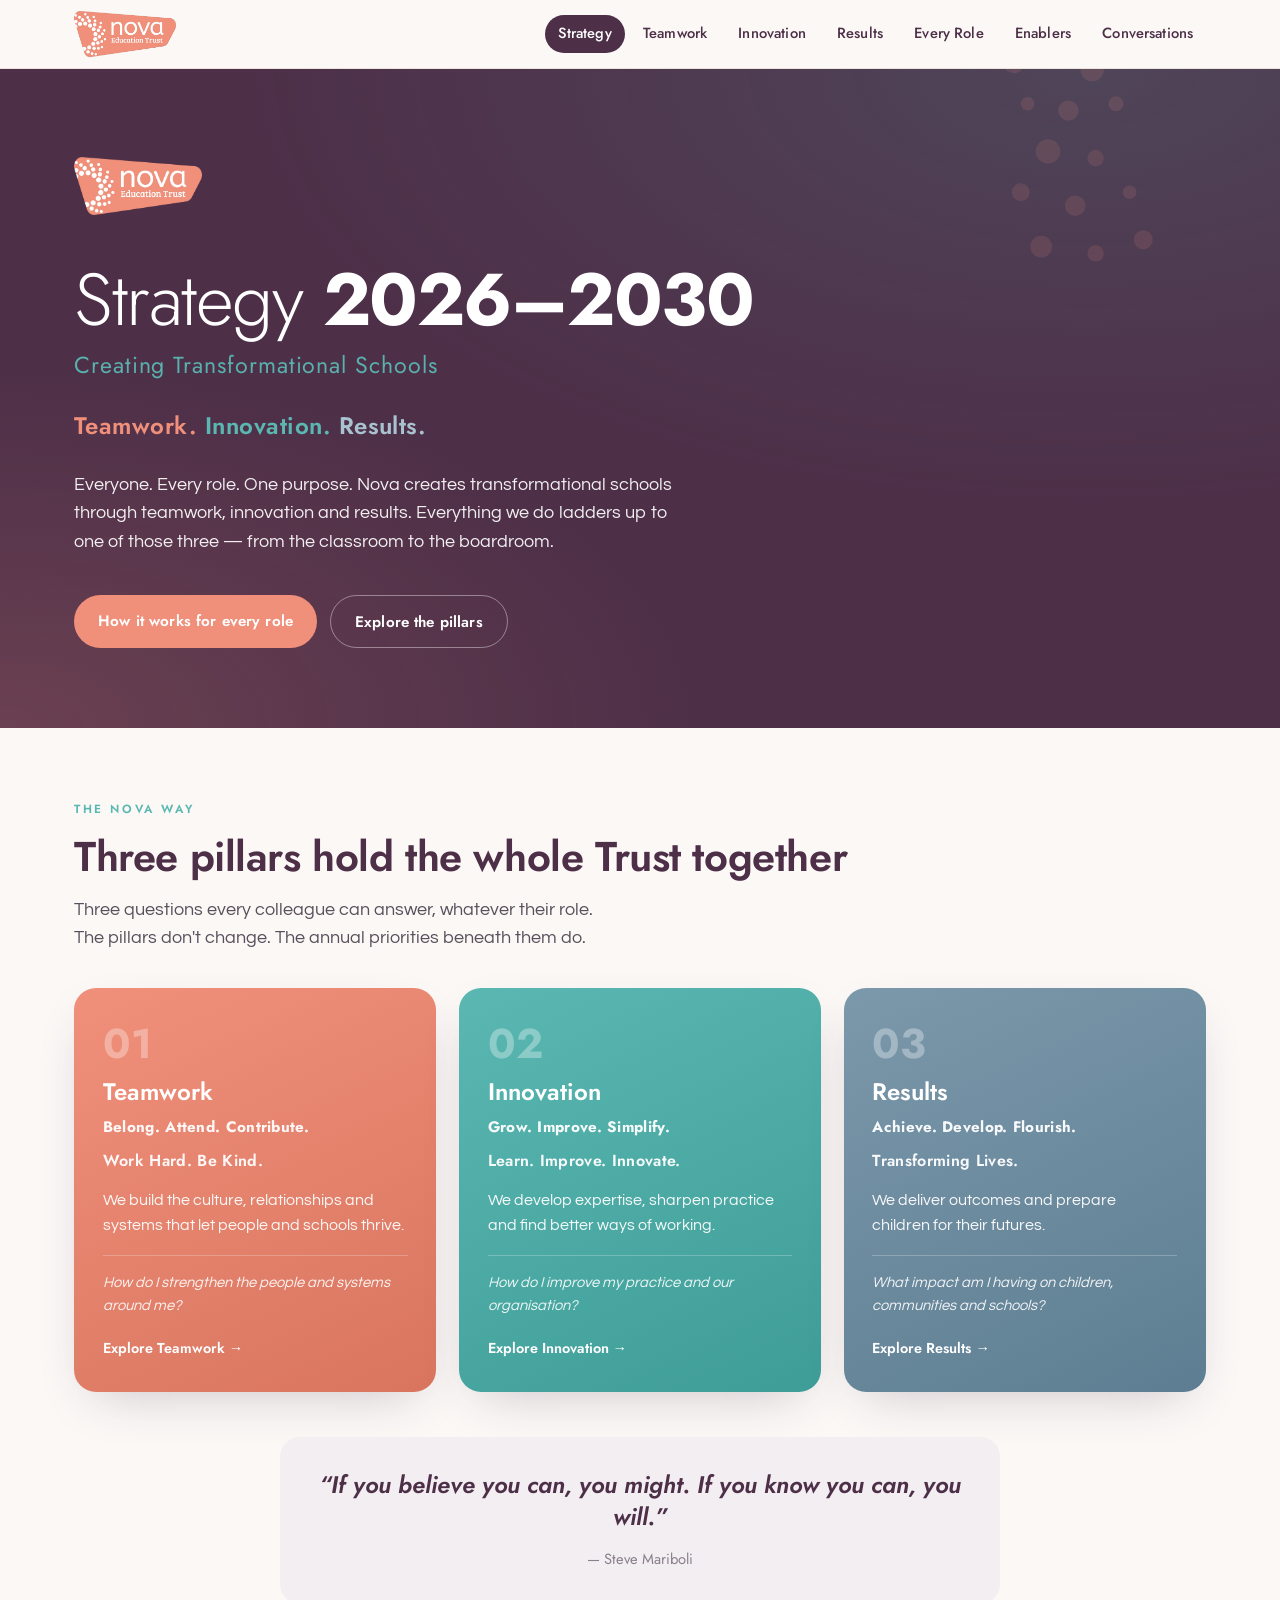
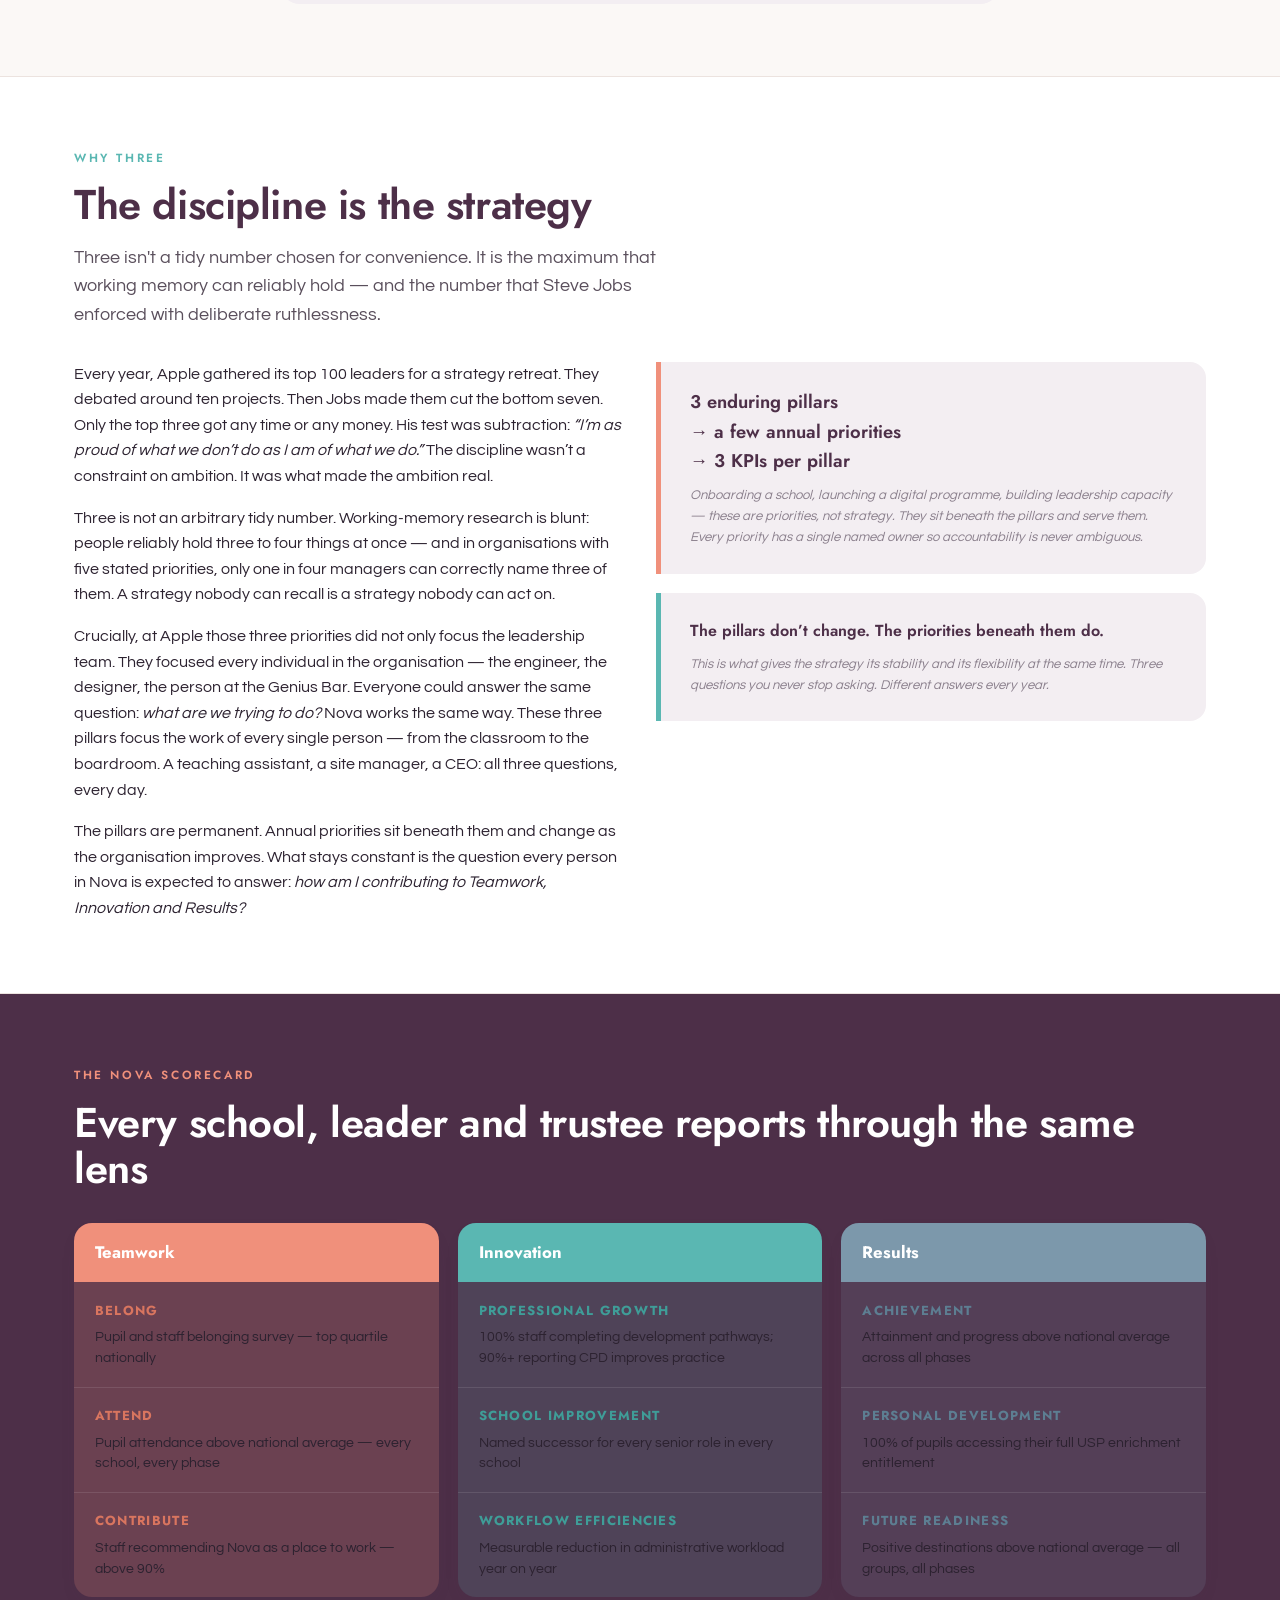
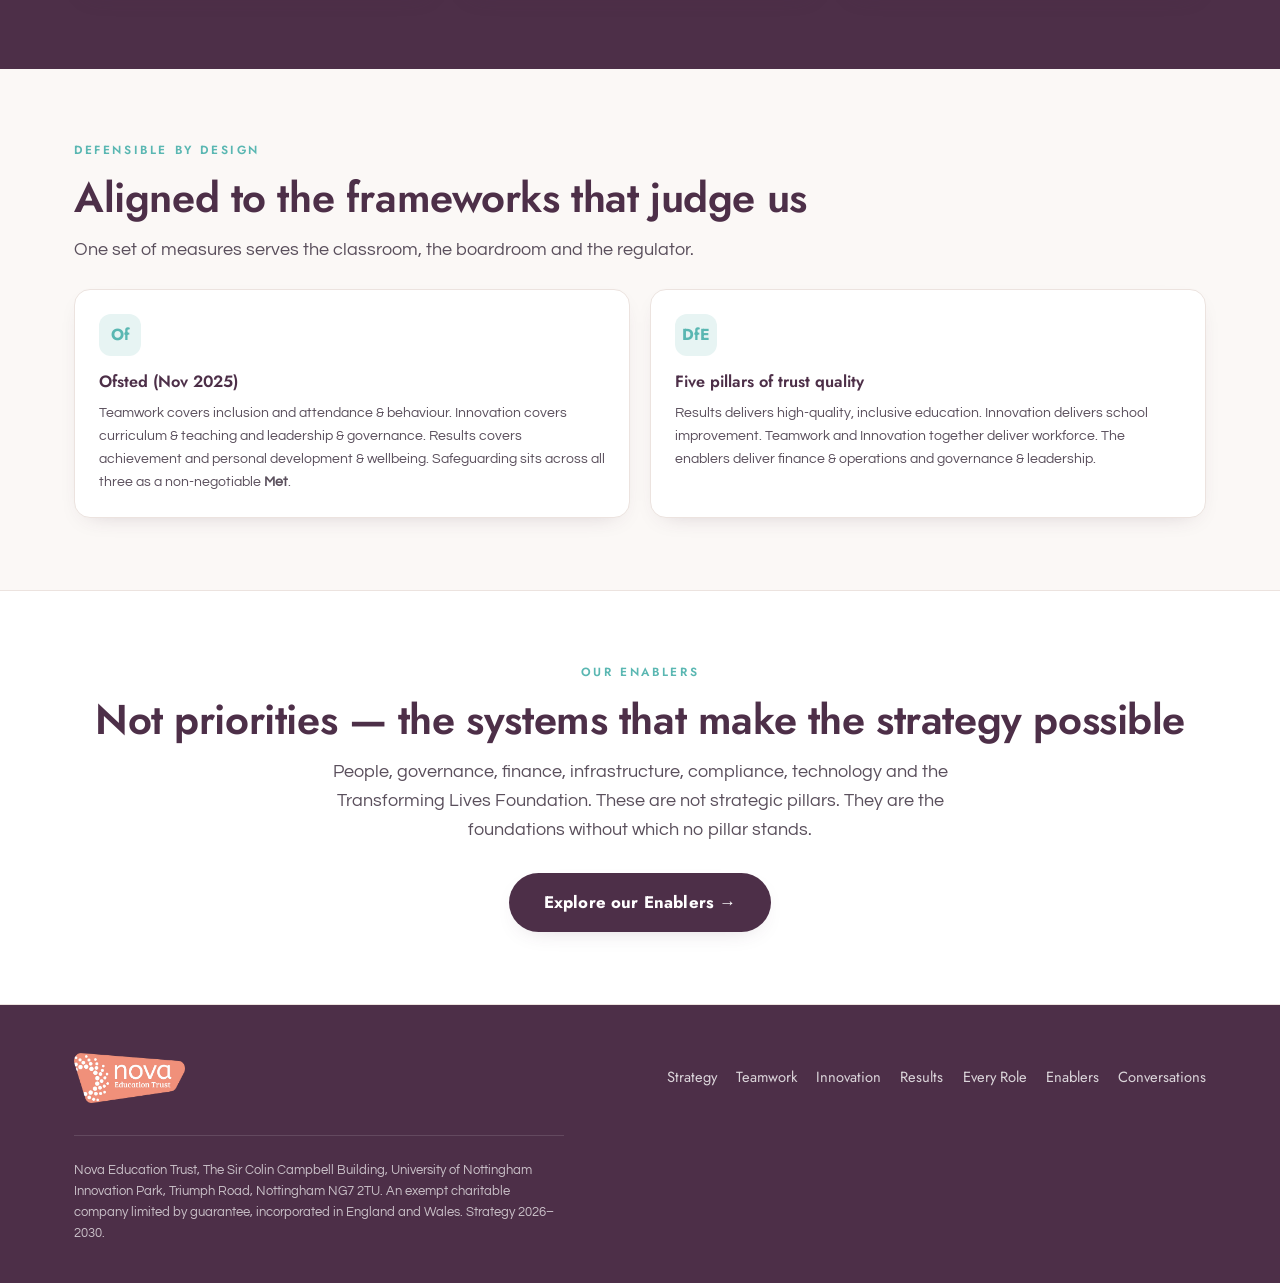
==== index.html @ 295103ea "Round 2 improvements — rule of three, roadmaps, KPIs, Apple story Co-Authored-By: Claude Sonnet 4.6 " ====
<!DOCTYPE html>
<html lang="en-GB">
<head>
<meta charset="UTF-8">
<meta name="viewport" content="width=device-width, initial-scale=1.0">
<title>Nova Education Trust — Strategy 2026–2030</title>
<link rel="stylesheet" href="style.css">
</head>
<body>

<header class="nav">
  <div class="nav-inner">
    <a class="nav-logo" href="index.html"><img src="assets/nova-logo.png" alt="Nova Education Trust"></a>
    <nav class="links">
      <a href="index.html" class="active">Strategy</a>
      <a href="teamwork.html">Teamwork</a>
      <a href="innovation.html">Innovation</a>
      <a href="results.html">Results</a>
      <a href="performance-framework.html">Every Role</a>
      <a href="enablers.html">Enablers</a>
      <a href="conversation-guide.html">Conversations</a>
    </nav>
  </div>
</header>

<!-- HERO -->
<section class="hero">
  <svg class="hero-dots" viewBox="0 0 100 100" xmlns="http://www.w3.org/2000/svg" aria-hidden="true">
    <g fill="#f0907b">
      <circle cx="10" cy="10" r="3"/><circle cx="22" cy="8" r="2.4"/><circle cx="33" cy="12" r="3.4"/>
      <circle cx="14" cy="22" r="2"/><circle cx="26" cy="24" r="3"/><circle cx="40" cy="22" r="2.2"/>
      <circle cx="20" cy="36" r="3.6"/><circle cx="34" cy="38" r="2.4"/><circle cx="12" cy="48" r="2.6"/>
      <circle cx="28" cy="52" r="3"/><circle cx="44" cy="48" r="2"/><circle cx="18" cy="64" r="3.2"/>
      <circle cx="34" cy="66" r="2.4"/><circle cx="48" cy="62" r="2.8"/>
    </g>
  </svg>
  <div class="wrap">
    <img class="logo-white" src="assets/nova-logo-white.png" alt="Nova Education Trust">
    <h1>Strategy <b>2026–2030</b></h1>
    <p class="hero-subtitle">Creating Transformational Schools</p>
    <div class="tagline"><span class="c">Teamwork.</span> <span class="i">Innovation.</span> <span class="r">Results.</span></div>
    <p class="sub">Everyone. Every role. One purpose. Nova creates transformational schools through teamwork, innovation and results. Everything we do ladders up to one of those three — from the classroom to the boardroom.</p>
    <div class="cta">
      <a class="btn btn-primary" href="performance-framework.html">How it works for every role</a>
      <a class="btn btn-ghost" href="teamwork.html">Explore the pillars</a>
    </div>
  </div>
</section>

<!-- THREE PILLARS -->
<section>
  <div class="wrap">
    <div class="reveal">
      <div class="eyebrow">The Nova Way</div>
      <h2 class="section-title">Three pillars hold the whole Trust together</h2>
      <p class="lead">Three questions every colleague can answer, whatever their role.<br>The pillars don't change. The annual priorities beneath them do.</p>
    </div>
    <div class="pillars" style="margin-top:2.2rem">
      <a class="pcard t reveal" href="teamwork.html">
        <div class="num">01</div>
        <h3>Teamwork</h3>
        <div class="card-words">Belong. Attend. Contribute.</div>
        <div class="motto">Work Hard. Be Kind.</div>
        <p>We build the culture, relationships and systems that let people and schools thrive.</p>
        <div class="q">How do I strengthen the people and systems around me?</div>
        <div class="arrow">Explore Teamwork →</div>
      </a>
      <a class="pcard i reveal" href="innovation.html">
        <div class="num">02</div>
        <h3>Innovation</h3>
        <div class="card-words">Grow. Improve. Simplify.</div>
        <div class="motto">Learn. Improve. Innovate.</div>
        <p>We develop expertise, sharpen practice and find better ways of working.</p>
        <div class="q">How do I improve my practice and our organisation?</div>
        <div class="arrow">Explore Innovation →</div>
      </a>
      <a class="pcard r reveal" href="results.html">
        <div class="num">03</div>
        <h3>Results</h3>
        <div class="card-words">Achieve. Develop. Flourish.</div>
        <div class="motto">Transforming Lives.</div>
        <p>We deliver outcomes and prepare children for their futures.</p>
        <div class="q">What impact am I having on children, communities and schools?</div>
        <div class="arrow">Explore Results →</div>
      </a>
    </div>

    <!-- Steve Mariboli pull quote -->
    <blockquote class="pull-quote reveal">
      <p>&#x201C;If you believe you can, you might. If you know you can, you will.&#x201D;</p>
      <cite>— Steve Mariboli</cite>
    </blockquote>
  </div>
</section>

<!-- WHY THREE -->
<section class="band">
  <div class="wrap">
    <div class="reveal">
      <div class="eyebrow">Why three</div>
      <h2 class="section-title">The discipline is the strategy</h2>
      <p class="lead">Three isn't a tidy number chosen for convenience. It is the maximum that working memory can reliably hold — and the number that Steve Jobs enforced with deliberate ruthlessness.</p>
    </div>
    <div style="display:grid;grid-template-columns:1fr 1fr;gap:2rem;margin-top:2rem" class="reveal">
      <div>
        <p style="margin-bottom:1rem">Every year, Apple gathered its top 100 leaders for a strategy retreat. They debated around ten projects. Then Jobs made them cut the bottom seven. Only the top three got any time or any money. His test was subtraction: <em>&#x201C;I&#x2019;m as proud of what we don&#x2019;t do as I am of what we do.&#x201D;</em> The discipline wasn&#x2019;t a constraint on ambition. It was what made the ambition real.</p>
        <p style="margin-bottom:1rem">Three is not an arbitrary tidy number. Working-memory research is blunt: people reliably hold three to four things at once — and in organisations with five stated priorities, only one in four managers can correctly name three of them. A strategy nobody can recall is a strategy nobody can act on.</p>
        <p style="margin-bottom:1rem">Crucially, at Apple those three priorities did not only focus the leadership team. They focused every individual in the organisation — the engineer, the designer, the person at the Genius Bar. Everyone could answer the same question: <em>what are we trying to do?</em> Nova works the same way. These three pillars focus the work of every single person — from the classroom to the boardroom. A teaching assistant, a site manager, a CEO: all three questions, every day.</p>
        <p>The pillars are permanent. Annual priorities sit beneath them and change as the organisation improves. What stays constant is the question every person in Nova is expected to answer: <em>how am I contributing to Teamwork, Innovation and Results?</em></p>
      </div>
      <div>
        <div class="callout" style="margin-top:0">
          <p style="font-family:var(--display);font-weight:600;font-size:1.15rem">3 enduring pillars<br>→ a few annual priorities<br>→ 3 KPIs per pillar</p>
          <p class="src">Onboarding a school, launching a digital programme, building leadership capacity — these are priorities, not strategy. They sit beneath the pillars and serve them. Every priority has a single named owner so accountability is never ambiguous.</p>
        </div>
        <div class="callout" style="margin-top:1.2rem;border-left-color:var(--teal)">
          <p style="font-family:var(--display);font-weight:600;font-size:1rem">The pillars don&#x2019;t change. The priorities beneath them do.</p>
          <p class="src">This is what gives the strategy its stability and its flexibility at the same time. Three questions you never stop asking. Different answers every year.</p>
        </div>
      </div>
    </div>
  </div>
</section>

<!-- SCORECARD -->
<section class="band-plum">
  <div class="wrap">
    <div class="reveal">
      <div class="eyebrow">The Nova Scorecard</div>
      <h2 class="section-title">Every school, leader and trustee reports through the same lens</h2>
    </div>
    <div class="scorecard-matrix reveal">
      <div class="sm-col sm-t">
        <div class="sm-head">Teamwork</div>
        <div class="sm-item">
          <div class="sm-area">Belong</div>
          <div class="sm-kpi">Pupil and staff belonging survey — top quartile nationally</div>
        </div>
        <div class="sm-item">
          <div class="sm-area">Attend</div>
          <div class="sm-kpi">Pupil attendance above national average — every school, every phase</div>
        </div>
        <div class="sm-item">
          <div class="sm-area">Contribute</div>
          <div class="sm-kpi">Staff recommending Nova as a place to work — above 90%</div>
        </div>
      </div>
      <div class="sm-col sm-i">
        <div class="sm-head">Innovation</div>
        <div class="sm-item">
          <div class="sm-area">Professional Growth</div>
          <div class="sm-kpi">100% staff completing development pathways; 90%+ reporting CPD improves practice</div>
        </div>
        <div class="sm-item">
          <div class="sm-area">School Improvement</div>
          <div class="sm-kpi">Named successor for every senior role in every school</div>
        </div>
        <div class="sm-item">
          <div class="sm-area">Workflow Efficiencies</div>
          <div class="sm-kpi">Measurable reduction in administrative workload year on year</div>
        </div>
      </div>
      <div class="sm-col sm-r">
        <div class="sm-head">Results</div>
        <div class="sm-item">
          <div class="sm-area">Achievement</div>
          <div class="sm-kpi">Attainment and progress above national average across all phases</div>
        </div>
        <div class="sm-item">
          <div class="sm-area">Personal Development</div>
          <div class="sm-kpi">100% of pupils accessing their full USP enrichment entitlement</div>
        </div>
        <div class="sm-item">
          <div class="sm-area">Future Readiness</div>
          <div class="sm-kpi">Positive destinations above national average — all groups, all phases</div>
        </div>
      </div>
    </div>
  </div>
</section>

<!-- FRAMEWORKS -->
<section>
  <div class="wrap">
    <div class="reveal">
      <div class="eyebrow">Defensible by design</div>
      <h2 class="section-title">Aligned to the frameworks that judge us</h2>
      <p class="lead">One set of measures serves the classroom, the boardroom and the regulator.</p>
    </div>
    <div class="minicards reveal" style="grid-template-columns:repeat(2,1fr)">
      <div class="mc">
        <div class="ic">Of</div>
        <h4>Ofsted (Nov 2025)</h4>
        <p>Teamwork covers inclusion and attendance &amp; behaviour. Innovation covers curriculum &amp; teaching and leadership &amp; governance. Results covers achievement and personal development &amp; wellbeing. Safeguarding sits across all three as a non-negotiable <b>Met</b>.</p>
      </div>
      <div class="mc">
        <div class="ic">DfE</div>
        <h4>Five pillars of trust quality</h4>
        <p>Results delivers high-quality, inclusive education. Innovation delivers school improvement. Teamwork and Innovation together deliver workforce. The enablers deliver finance &amp; operations and governance &amp; leadership.</p>
      </div>
    </div>
  </div>
</section>

<!-- ENABLERS CTA -->
<section class="band">
  <div class="wrap" style="text-align:center">
    <div class="reveal">
      <div class="eyebrow">Our enablers</div>
      <h2 class="section-title">Not priorities — the systems that make the strategy possible</h2>
      <p class="lead" style="margin:1rem auto 1.8rem">People, governance, finance, infrastructure, compliance, technology and the Transforming Lives Foundation. These are not strategic pillars. They are the foundations without which no pillar stands.</p>
      <a class="btn btn-enablers" href="enablers.html">Explore our Enablers →</a>
    </div>
  </div>
</section>

<footer>
  <div class="wrap">
    <div class="fgrid">
      <img src="assets/nova-logo-white.png" alt="Nova Education Trust">
      <nav class="fnav">
        <a href="index.html">Strategy</a>
        <a href="teamwork.html">Teamwork</a>
        <a href="innovation.html">Innovation</a>
        <a href="results.html">Results</a>
        <a href="performance-framework.html">Every Role</a>
        <a href="enablers.html">Enablers</a>
        <a href="conversation-guide.html">Conversations</a>
      </nav>
    </div>
    <p class="copy">Nova Education Trust, The Sir Colin Campbell Building, University of Nottingham Innovation Park, Triumph Road, Nottingham NG7 2TU. An exempt charitable company limited by guarantee, incorporated in England and Wales. Strategy 2026–2030.</p>
  </div>
</footer>

<script src="app.js"></script>
</body>
</html>
---- style.css ----
/* ============================================================
   NOVA EDUCATION TRUST — Strategy 2026–2030
   Brand palette (from brand guidelines):
   Coral  #f0907b   | Slate  #7c98ab | Teal #5ab7b2 | Plum #4d2f48
   ============================================================ */

@import url('https://fonts.googleapis.com/css2?family=Jost:wght@300;400;500;600;700&family=Questrial&display=swap');

:root{
  --coral:#f0907b;
  --coral-dark:#d9755f;
  --coral-tint:#fdeee9;
  --slate:#7c98ab;
  --teal:#5ab7b2;
  --teal-tint:#e7f4f3;
  --plum:#4d2f48;
  --plum-tint:#f3eef2;
  --ink:#2c2230;
  --paper:#fbf8f6;
  --white:#ffffff;
  --line:#ece3df;
  --shadow:0 18px 50px -22px rgba(77,47,72,.30);
  --shadow-sm:0 8px 24px -14px rgba(77,47,72,.28);
  /* Century Gothic is the brand font; Jost/Questrial are the closest free geometric matches */
  --display:'Jost','Century Gothic',sans-serif;
  --body:'Questrial','Century Gothic',sans-serif;
}

*{box-sizing:border-box;margin:0;padding:0}
html{scroll-behavior:smooth}
body{
  font-family:var(--body);
  color:var(--ink);
  background:var(--paper);
  line-height:1.6;
  -webkit-font-smoothing:antialiased;
}
h1,h2,h3,h4,.eyebrow,nav,.btn{font-family:var(--display)}

/* ---------- decorative dot texture ---------- */
.dotfield{position:absolute;inset:0;pointer-events:none;opacity:.5;z-index:0}

/* ---------- top nav ---------- */
header.nav{
  position:sticky;top:0;z-index:100;
  background:rgba(251,248,246,.86);
  backdrop-filter:blur(12px);
  border-bottom:1px solid var(--line);
}
.nav-inner{
  max-width:1180px;margin:0 auto;padding:.7rem 1.5rem;
  display:flex;align-items:center;justify-content:space-between;gap:1rem;
}
.nav-logo img{height:46px;display:block}
nav.links{display:flex;gap:.35rem;flex-wrap:wrap}
nav.links a{
  text-decoration:none;color:var(--plum);font-weight:500;font-size:.92rem;
  padding:.45rem .8rem;border-radius:999px;transition:.2s;letter-spacing:.01em;
}
nav.links a:hover{background:var(--plum-tint)}
nav.links a.active{background:var(--plum);color:var(--white)}

/* ---------- generic layout ---------- */
.wrap{max-width:1180px;margin:0 auto;padding:0 1.5rem}
section{padding:4.5rem 0;position:relative}
.eyebrow{
  text-transform:uppercase;letter-spacing:.22em;font-size:.74rem;font-weight:600;
  color:var(--teal);margin-bottom:.9rem;
}
h2.section-title{font-size:clamp(1.7rem,3.4vw,2.6rem);font-weight:600;color:var(--plum);line-height:1.1;letter-spacing:-.01em}
.lead{font-size:1.12rem;max-width:62ch;color:#5a4f5c;margin-top:1rem}

/* ---------- hero ---------- */
.hero{
  position:relative;overflow:hidden;
  background:
    radial-gradient(120% 120% at 85% 0%, rgba(90,183,178,.16), transparent 55%),
    radial-gradient(110% 110% at 0% 100%, rgba(240,144,123,.18), transparent 50%),
    var(--plum);
  color:var(--white);
  padding:5.5rem 0 5rem;
}
.hero .wrap{position:relative;z-index:2}
.hero .logo-white{height:58px;margin-bottom:2.4rem}
.hero h1{
  font-size:clamp(2.4rem,6vw,4.6rem);font-weight:300;line-height:1.02;letter-spacing:-.02em;
}
.hero h1 b{font-weight:700}
.hero .tagline{
  font-family:var(--display);font-weight:600;font-size:clamp(1.1rem,2.4vw,1.5rem);
  margin-top:1.4rem;letter-spacing:.02em;
}
.hero .tagline .c{color:var(--coral)}
.hero .tagline .i{color:var(--teal)}
.hero .tagline .r{color:#a9c2d0}
.hero p.sub{max-width:60ch;margin-top:1.6rem;font-size:1.12rem;opacity:.92}
.hero .cta{margin-top:2.4rem;display:flex;gap:.8rem;flex-wrap:wrap}
.btn{
  display:inline-block;text-decoration:none;font-weight:600;font-size:.95rem;
  padding:.85rem 1.5rem;border-radius:999px;transition:.2s;letter-spacing:.01em;
}
.btn-primary{background:var(--coral);color:var(--white)}
.btn-primary:hover{background:var(--coral-dark);transform:translateY(-2px)}
.btn-ghost{background:transparent;color:var(--white);border:1.5px solid rgba(255,255,255,.4)}
.btn-ghost:hover{border-color:var(--white);background:rgba(255,255,255,.08)}

/* dot motif in hero corner */
.hero-dots{position:absolute;top:-40px;right:-40px;width:340px;height:340px;opacity:.13;z-index:1}

/* ---------- three pillar cards ---------- */
.pillars{display:grid;grid-template-columns:repeat(3,1fr);gap:1.4rem}
.pcard{
  position:relative;border-radius:22px;padding:2.2rem 1.8rem 2rem;color:var(--white);
  overflow:hidden;box-shadow:var(--shadow);text-decoration:none;display:block;
  transition:transform .25s, box-shadow .25s;
}
.pcard:hover{transform:translateY(-6px);box-shadow:0 26px 60px -24px rgba(77,47,72,.45)}
.pcard.t{background:linear-gradient(155deg,var(--coral),var(--coral-dark))}
.pcard.i{background:linear-gradient(155deg,var(--teal),#3f9d98)}
.pcard.r{background:linear-gradient(155deg,var(--slate),#5d7e92)}
.pcard .num{font-family:var(--display);font-weight:700;font-size:2.6rem;opacity:.32;line-height:1}
.pcard h3{font-size:1.5rem;font-weight:600;margin:.5rem 0 .25rem}
.pcard .card-words{font-family:var(--display);font-weight:700;font-size:.95rem;color:#fff;letter-spacing:.02em;margin-bottom:.5rem;opacity:.95}
.pcard .motto{font-weight:600;font-family:var(--display);opacity:.95;margin-bottom:.9rem;letter-spacing:.02em}
.pcard p{font-size:.98rem;opacity:.95}
.pcard .q{margin-top:1.1rem;font-style:italic;font-size:.92rem;opacity:.9;border-top:1px solid rgba(255,255,255,.25);padding-top:.9rem}
.pcard .arrow{margin-top:1.2rem;font-family:var(--display);font-weight:600;font-size:.9rem}

/* ---------- alt sections ---------- */
.band{background:var(--white);border-top:1px solid var(--line);border-bottom:1px solid var(--line)}
.band-plum{background:var(--plum);color:var(--white)}
.band-plum .section-title{color:var(--white)}
.band-plum .eyebrow{color:var(--coral)}

/* ---------- narrative strip ---------- */
.narrative{display:grid;grid-template-columns:repeat(3,1fr);gap:1.2rem;margin-top:2rem}
.narrative div{padding:1.4rem 1.5rem;border-radius:16px;background:rgba(255,255,255,.06);border:1px solid rgba(255,255,255,.12)}
.narrative b{font-family:var(--display);font-size:1.05rem;display:block;margin-bottom:.3rem}
.narrative .nt b{color:var(--coral)}
.narrative .ni b{color:var(--teal)}
.narrative .nr b{color:#a9c2d0}

/* ---------- enablers ---------- */
.enablers{display:grid;grid-template-columns:repeat(6,1fr);gap:1rem;margin-top:2rem}
.enabler{background:var(--paper);border:1px solid var(--line);border-radius:14px;padding:1.3rem 1rem;text-align:center}
.enabler .ic{width:46px;height:46px;border-radius:50%;display:grid;place-items:center;margin:0 auto .7rem;color:#fff;font-family:var(--display);font-weight:700}
.enabler h4{font-size:.98rem;color:var(--plum);font-weight:600;margin-bottom:.3rem}
.enabler p{font-size:.82rem;color:#6a5f6c;line-height:1.45}

/* ---------- scorecard table ---------- */
.scorecard{width:100%;border-collapse:separate;border-spacing:0;margin-top:2rem;border-radius:16px;overflow:hidden;box-shadow:var(--shadow-sm)}
.scorecard th{font-family:var(--display);font-weight:600;color:#fff;text-align:left;padding:1rem 1.2rem;font-size:1rem}
.scorecard th.t{background:var(--coral)}
.scorecard th.i{background:var(--teal)}
.scorecard th.r{background:var(--slate)}
.scorecard td{padding:.8rem 1.2rem;background:#fff;border-bottom:1px solid var(--line);font-size:.95rem;color:var(--ink)}
.scorecard tr:last-child td{border-bottom:none}
.scorecard td:nth-child(1){border-left:3px solid var(--coral-tint)}
.scorecard td:nth-child(2){background:var(--teal-tint)}
.scorecard td:nth-child(3){background:var(--paper)}

/* ---------- KPI + roadmap (pillar pages) ---------- */
.page-hero{padding:4rem 0 3rem;color:#fff;position:relative;overflow:hidden}
.page-hero.t{background:linear-gradient(135deg,var(--coral),var(--coral-dark))}
.page-hero.i{background:linear-gradient(135deg,var(--teal),#3f9d98)}
.page-hero.r{background:linear-gradient(135deg,var(--slate),#54748a)}
.page-hero .eyebrow{color:rgba(255,255,255,.85)}
.page-hero h1{font-size:clamp(2.2rem,5vw,3.6rem);font-weight:300}
.page-hero h1 b{font-weight:700}
.page-hero .motto{font-family:var(--display);font-weight:600;font-size:1.3rem;margin-top:.5rem}
.page-hero .aim{max-width:60ch;margin-top:1.2rem;font-size:1.1rem;opacity:.95}

.brings{display:flex;flex-wrap:wrap;gap:.5rem;margin-top:2rem}
.brings span{background:#fff;border:1px solid var(--line);border-radius:999px;padding:.4rem .95rem;font-size:.86rem;color:var(--plum);font-weight:500}

.success-grid{display:grid;grid-template-columns:repeat(3,1fr);gap:1.3rem;margin-top:1.5rem}
.scol{background:#fff;border:1px solid var(--line);border-radius:18px;padding:1.6rem;box-shadow:var(--shadow-sm)}
.scol h4{font-family:var(--display);font-weight:600;color:var(--plum);margin-bottom:.9rem;font-size:1.1rem;display:flex;align-items:center;gap:.5rem}
.scol h4::before{content:"";width:10px;height:10px;border-radius:50%;background:var(--accent)}
.scol ul{list-style:none}
.scol li{padding-left:1.4rem;position:relative;margin-bottom:.5rem;font-size:.95rem}
.scol li::before{content:"";position:absolute;left:0;top:.55em;width:7px;height:7px;border-radius:50%;background:var(--accent)}

.kpi-grid{display:grid;grid-template-columns:repeat(3,1fr);gap:1.3rem;margin-top:1.5rem}
.kpi{background:#fff;border-radius:18px;padding:1.6rem;border-top:5px solid var(--accent);box-shadow:var(--shadow-sm)}
.kpi .knum{font-family:var(--display);font-weight:700;color:var(--accent);font-size:.8rem;letter-spacing:.15em;text-transform:uppercase}
.kpi h4{font-size:1.05rem;color:var(--plum);font-weight:600;margin:.4rem 0 .8rem;font-family:var(--display)}
.kpi .target{font-size:.92rem;color:#5a4f5c}
.kpi .target b{color:var(--ink)}

/* roadmap */
.roadmap{margin-top:1.5rem;display:grid;gap:1.1rem}
.yr{background:#fff;border:1px solid var(--line);border-radius:18px;padding:1.5rem 1.6rem;box-shadow:var(--shadow-sm);position:relative;overflow:hidden}
.yr::before{content:"";position:absolute;left:0;top:0;bottom:0;width:6px;background:var(--accent)}
.yr .yhead{display:flex;align-items:baseline;gap:.8rem;margin-bottom:.9rem;flex-wrap:wrap}
.yr .ytag{font-family:var(--display);font-weight:700;color:#fff;background:var(--accent);padding:.25rem .8rem;border-radius:999px;font-size:.82rem}
.yr .yname{font-family:var(--display);font-weight:600;color:var(--plum);font-size:1.15rem}
.yr ul{list-style:none;display:grid;gap:.45rem}
.yr li{padding-left:1.4rem;position:relative;font-size:.95rem}
.yr li::before{content:"→";position:absolute;left:0;color:var(--accent);font-weight:700}

/* ---------- role framework table ---------- */
.roletable-wrap{overflow-x:auto;margin-top:1.5rem;border-radius:16px;box-shadow:var(--shadow-sm)}
table.roles{border-collapse:separate;border-spacing:0;width:100%;min-width:720px;background:#fff}
table.roles th,table.roles td{padding:1rem 1.1rem;text-align:left;vertical-align:top;border-bottom:1px solid var(--line);font-size:.9rem}
table.roles thead th{font-family:var(--display);font-weight:600;color:#fff;position:sticky;top:0}
table.roles thead th:nth-child(1){background:var(--plum)}
table.roles thead th.t{background:var(--coral)}
table.roles thead th.i{background:var(--teal)}
table.roles thead th.r{background:var(--slate)}
table.roles tbody th{font-family:var(--display);font-weight:600;color:var(--plum);background:var(--paper);white-space:nowrap}
table.roles tbody th small{display:block;font-family:var(--body);font-weight:400;color:#8a7f8c;font-size:.78rem;white-space:normal;max-width:160px;margin-top:.2rem}
table.roles td:nth-child(2){background:var(--coral-tint)}
table.roles td:nth-child(3){background:var(--teal-tint)}
table.roles td:nth-child(4){background:var(--paper)}

/* assess + why cards */
.minicards{display:grid;grid-template-columns:repeat(3,1fr);gap:1.2rem;margin-top:1.5rem}
.mc{background:#fff;border:1px solid var(--line);border-radius:16px;padding:1.5rem;box-shadow:var(--shadow-sm)}
.mc .ic{width:42px;height:42px;border-radius:12px;background:var(--teal-tint);color:var(--teal);display:grid;place-items:center;font-family:var(--display);font-weight:700;margin-bottom:.8rem}
.mc h4{font-family:var(--display);color:var(--plum);font-weight:600;margin-bottom:.4rem;font-size:1.02rem}
.mc p{font-size:.9rem;color:#5a4f5c}

/* quote / apple callout */
.callout{background:var(--plum-tint);border-left:5px solid var(--coral);border-radius:0 16px 16px 0;padding:1.6rem 1.8rem;margin-top:1.8rem}
.callout p{font-size:1.05rem;color:var(--plum)}
.callout .src{font-size:.82rem;color:#8a7f8c;margin-top:.6rem;font-style:italic}

/* conversation guide */
.conv-role{background:#fff;border:1px solid var(--line);border-radius:18px;padding:1.6rem;box-shadow:var(--shadow-sm);margin-bottom:1.2rem}
.conv-role h3{font-family:var(--display);color:var(--plum);font-weight:600;font-size:1.15rem;margin-bottom:.2rem}
.conv-role .ex{font-size:.82rem;color:#8a7f8c;margin-bottom:1rem}
.conv-cols{display:grid;grid-template-columns:repeat(3,1fr);gap:1.2rem}
.conv-cols h5{font-family:var(--display);font-size:.78rem;letter-spacing:.12em;text-transform:uppercase;margin-bottom:.5rem}
.conv-cols .ct h5{color:var(--coral-dark)}
.conv-cols .ci h5{color:var(--teal)}
.conv-cols .cr h5{color:var(--slate)}
.conv-cols ul{list-style:none}
.conv-cols li{font-size:.88rem;margin-bottom:.45rem;padding-left:1rem;position:relative}
.conv-cols li::before{content:"";position:absolute;left:0;top:.5em;width:5px;height:5px;border-radius:50%;background:currentColor;opacity:.5}
.conv-cols .ct{color:var(--coral-dark)}
.conv-cols .ci{color:var(--teal)}
.conv-cols .cr{color:var(--slate)}
.conv-cols .ct li,.conv-cols .ci li,.conv-cols .cr li{color:var(--ink)}

/* footer */
footer{background:var(--plum);color:#fff;padding:3rem 0 2.4rem;margin-top:0}
footer .fgrid{display:flex;justify-content:space-between;gap:2rem;flex-wrap:wrap;align-items:center}
footer img{height:50px}
footer .fnav{display:flex;gap:1.2rem;flex-wrap:wrap}
footer .fnav a{color:rgba(255,255,255,.8);text-decoration:none;font-size:.92rem;font-family:var(--display)}
footer .fnav a:hover{color:#fff}
footer .copy{margin-top:2rem;padding-top:1.5rem;border-top:1px solid rgba(255,255,255,.18);font-size:.82rem;opacity:.7;max-width:70ch}

/* shared-purpose banner */
.purpose{background:var(--plum);color:#fff;border-radius:18px;padding:1.4rem 1.8rem;margin-top:1.8rem;text-align:center;font-family:var(--display);font-weight:500;font-size:1.05rem}
.purpose b{color:var(--coral)}

/* reveal animation */
.reveal{opacity:0;transform:translateY(24px);transition:opacity .7s ease,transform .7s ease}
.reveal.in{opacity:1;transform:none}

/* ---------- hero subtitle ---------- */
.hero-subtitle{
  font-family:var(--display);font-weight:400;font-size:clamp(1.1rem,2.2vw,1.45rem);
  color:var(--teal);letter-spacing:.04em;margin-top:.6rem;opacity:.95;
}

/* ---------- pull quote ---------- */
.pull-quote{
  margin:2.8rem auto 0;max-width:720px;text-align:center;
  padding:2rem 2.4rem;border-radius:20px;
  background:var(--plum-tint);border-left:none;position:relative;
}
.pull-quote p{
  font-family:var(--display);font-size:clamp(1.1rem,2.4vw,1.5rem);
  font-weight:600;color:var(--plum);line-height:1.35;font-style:italic;
}
.pull-quote cite{display:block;margin-top:.9rem;font-size:.92rem;color:#8a7f8c;font-style:normal;font-family:var(--display)}

/* ---------- scorecard matrix ---------- */
.scorecard-matrix{
  display:grid;grid-template-columns:repeat(3,1fr);gap:1.2rem;margin-top:2rem;
}
.sm-col{border-radius:18px;overflow:hidden;box-shadow:var(--shadow-sm)}
.sm-head{
  font-family:var(--display);font-weight:700;font-size:1.05rem;
  color:#fff;padding:1rem 1.3rem;
}
.sm-col.sm-t .sm-head{background:var(--coral)}
.sm-col.sm-i .sm-head{background:var(--teal)}
.sm-col.sm-r .sm-head{background:var(--slate)}
.sm-item{
  padding:1.1rem 1.3rem;border-bottom:1px solid rgba(255,255,255,.1);
}
.sm-col.sm-t .sm-item{background:rgba(240,144,123,.18)}
.sm-col.sm-i .sm-item{background:rgba(90,183,178,.15)}
.sm-col.sm-r .sm-item{background:rgba(124,152,171,.15)}
.sm-item:last-child{border-bottom:none}
.sm-area{
  font-family:var(--display);font-weight:700;font-size:.82rem;
  text-transform:uppercase;letter-spacing:.1em;margin-bottom:.4rem;
}
.sm-col.sm-t .sm-area{color:var(--coral-dark)}
.sm-col.sm-i .sm-area{color:#3f9d98}
.sm-col.sm-r .sm-area{color:#5d7e92}
.sm-kpi{font-size:.9rem;color:var(--ink);line-height:1.45}

/* ---------- enablers CTA button ---------- */
.btn-enablers{
  display:inline-block;text-decoration:none;font-weight:700;font-size:1.05rem;
  padding:1rem 2.2rem;border-radius:999px;transition:.2s;letter-spacing:.01em;
  background:var(--plum);color:var(--white);box-shadow:var(--shadow-sm);
}
.btn-enablers:hover{background:#3a2036;transform:translateY(-2px);box-shadow:var(--shadow)}

/* ---------- enablers page cards ---------- */
.enabler-cards{display:grid;grid-template-columns:repeat(2,1fr);gap:1.4rem;margin-top:2.5rem}
.ecard{background:#fff;border:1px solid var(--line);border-radius:18px;padding:1.8rem;box-shadow:var(--shadow-sm)}
.ecard-head{display:flex;align-items:center;gap:1rem;margin-bottom:1.1rem}
.ecard-num{
  width:42px;height:42px;border-radius:50%;display:grid;place-items:center;
  font-family:var(--display);font-weight:700;font-size:.95rem;color:#fff;flex-shrink:0;
}
.ecard h3{font-family:var(--display);font-weight:700;font-size:1.15rem;color:var(--plum)}
.ecard ul{list-style:none;display:grid;gap:.55rem}
.ecard li{padding-left:1.4rem;position:relative;font-size:.94rem;color:#5a4f5c;line-height:1.5}
.ecard li::before{content:"→";position:absolute;left:0;color:var(--teal);font-weight:700;font-size:.82rem;top:.05em}

/* ---------- modal / popout ---------- */
.modal-overlay{
  display:none;position:fixed;inset:0;background:rgba(77,47,72,.55);z-index:500;
  align-items:center;justify-content:center;padding:1.5rem;
}
.modal-overlay.open{display:flex}
.modal-box{
  background:#fff;border-radius:20px;padding:2rem 2.2rem;max-width:560px;width:100%;
  box-shadow:0 28px 70px -20px rgba(77,47,72,.45);position:relative;max-height:85vh;overflow-y:auto;
}
.modal-close{
  position:absolute;top:1rem;right:1.1rem;background:none;border:none;
  font-size:1.5rem;color:var(--plum);cursor:pointer;line-height:1;
  font-family:var(--display);font-weight:600;
}
.modal-close:hover{color:var(--coral)}
.modal-box h3{font-family:var(--display);color:var(--plum);font-size:1.2rem;font-weight:700;margin-bottom:.3rem}
.modal-box .modal-sub{font-size:.82rem;color:#8a7f8c;margin-bottom:1.2rem;font-family:var(--display);text-transform:uppercase;letter-spacing:.1em}
.modal-box ul{list-style:none;display:grid;gap:.55rem}
.modal-box li{padding-left:1.4rem;position:relative;font-size:.94rem;color:#5a4f5c;line-height:1.5}
.modal-box li::before{content:"→";position:absolute;left:0;color:var(--teal);font-weight:700;font-size:.82rem;top:.05em}

/* ---------- role popout buttons ---------- */
.role-btn{
  background:none;border:2px solid currentColor;border-radius:999px;
  font-family:var(--display);font-weight:600;font-size:.82rem;
  padding:.35rem .9rem;cursor:pointer;transition:.2s;margin:.2rem .2rem .2rem 0;
  display:inline-flex;align-items:center;gap:.4rem;
}
.role-btn::after{content:"↗";font-size:.78rem;opacity:.65}
.role-btn:hover{transform:translateY(-1px);box-shadow:0 4px 12px -4px rgba(77,47,72,.28)}

.sub-area-block{background:#fff;border:1px solid var(--line);border-radius:18px;padding:1.6rem;margin-bottom:1.4rem;box-shadow:var(--shadow-sm)}
.sub-area-block h3{font-family:var(--display);color:var(--plum);font-weight:700;font-size:1.15rem;margin-bottom:.4rem}
.sub-area-block .kpi-label{font-size:.84rem;color:#8a7f8c;margin-bottom:1.2rem;border-left:3px solid var(--accent);padding-left:.7rem}
.sub-area-block .roles-row{display:flex;flex-wrap:wrap;gap:.5rem;margin-top:.8rem}
.sub-area-block .roles-label{font-family:var(--display);font-weight:600;font-size:.8rem;text-transform:uppercase;letter-spacing:.1em;color:var(--plum);margin-bottom:.5rem}

/* ---------- conversation guide show-more ---------- */
.conv-more-btn{
  background:none;border:none;font-family:var(--display);font-weight:600;
  font-size:.83rem;color:var(--teal);cursor:pointer;margin-top:.5rem;
  display:flex;align-items:center;gap:.3rem;padding:0;letter-spacing:.02em;
}
.conv-more-btn::before{content:"▸";transition:transform .2s;display:inline-block}
.conv-more-btn.open::before{transform:rotate(90deg)}
.conv-extra{display:none}
.conv-extra.open{display:block}
.conv-extra ul{margin-top:.4rem}

/* ---------- responsive ---------- */
@media(max-width:900px){
  .pillars,.narrative,.success-grid,.kpi-grid,.minicards,.conv-cols,.scorecard-matrix,.enabler-cards{grid-template-columns:1fr}
  .enablers{grid-template-columns:repeat(3,1fr)}
  nav.links{display:none}
}
@media(max-width:560px){
  .enablers{grid-template-columns:repeat(2,1fr)}
  section{padding:3rem 0}
}
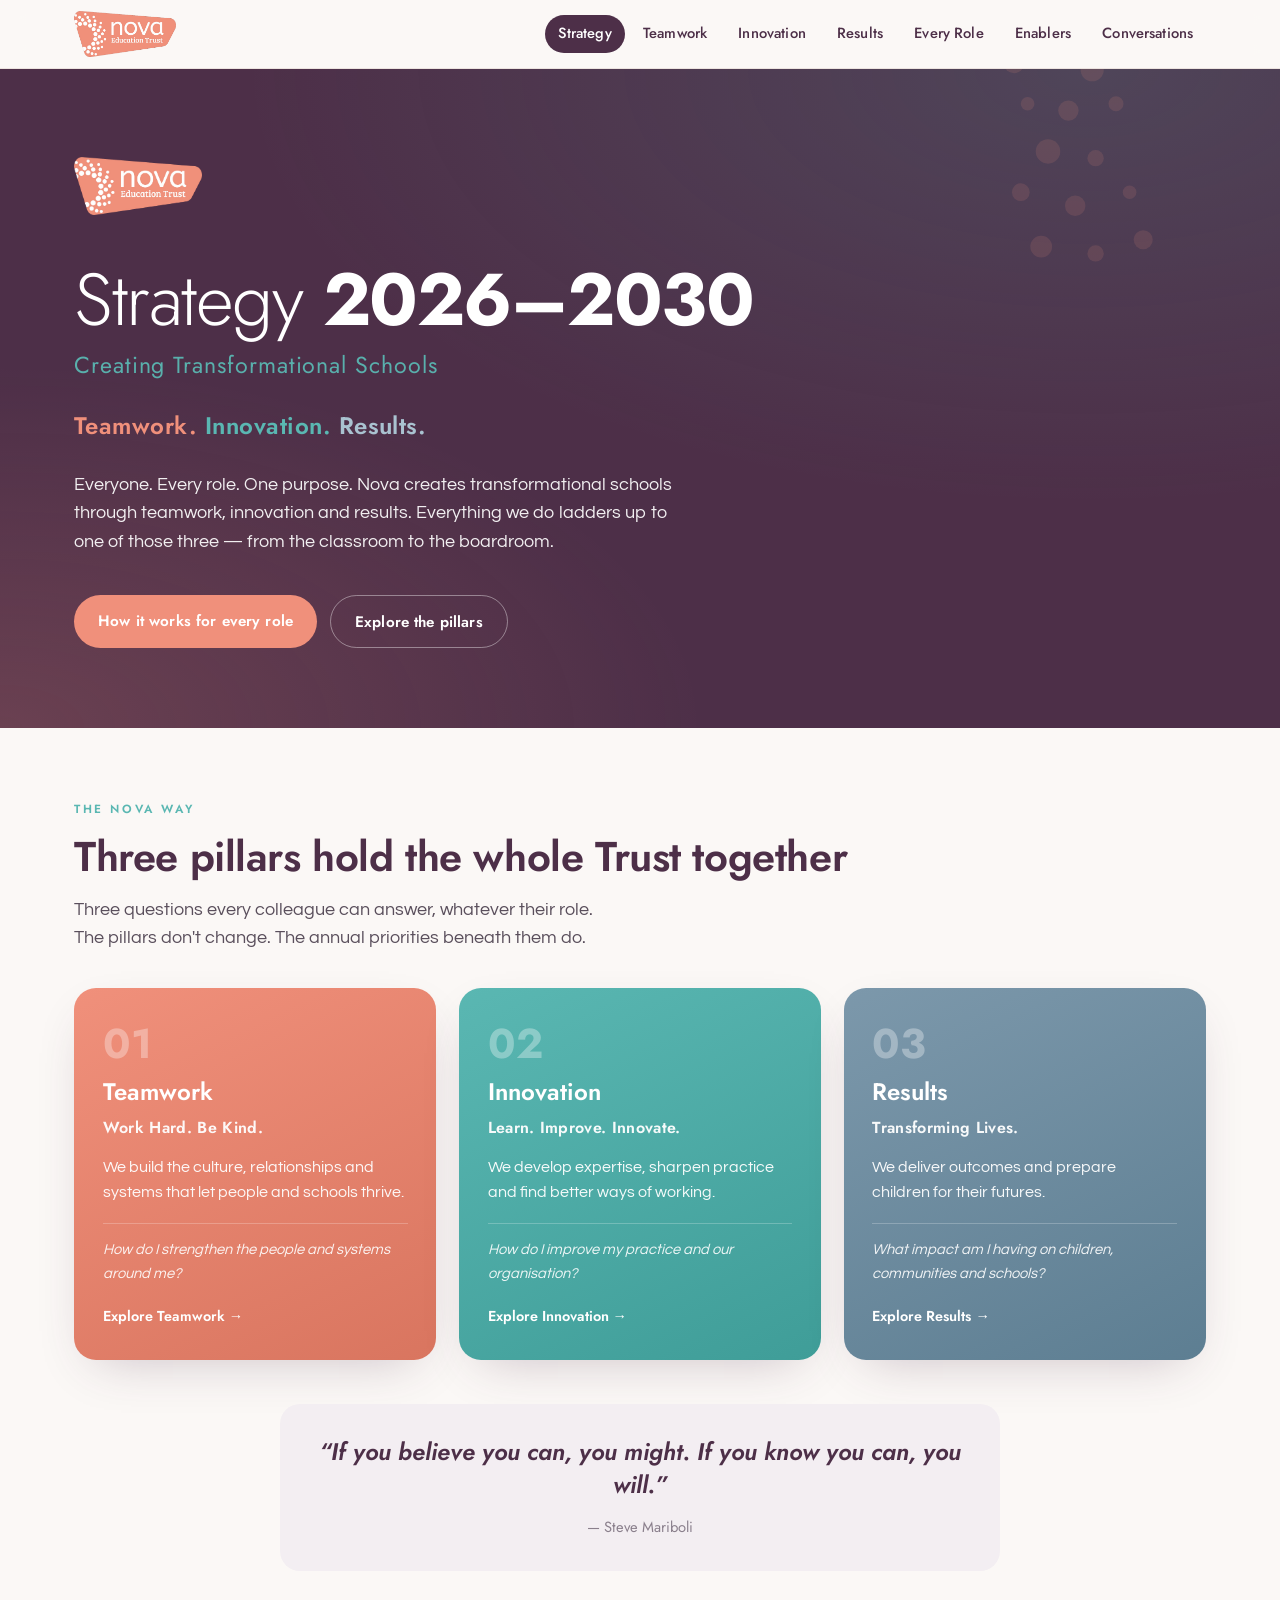
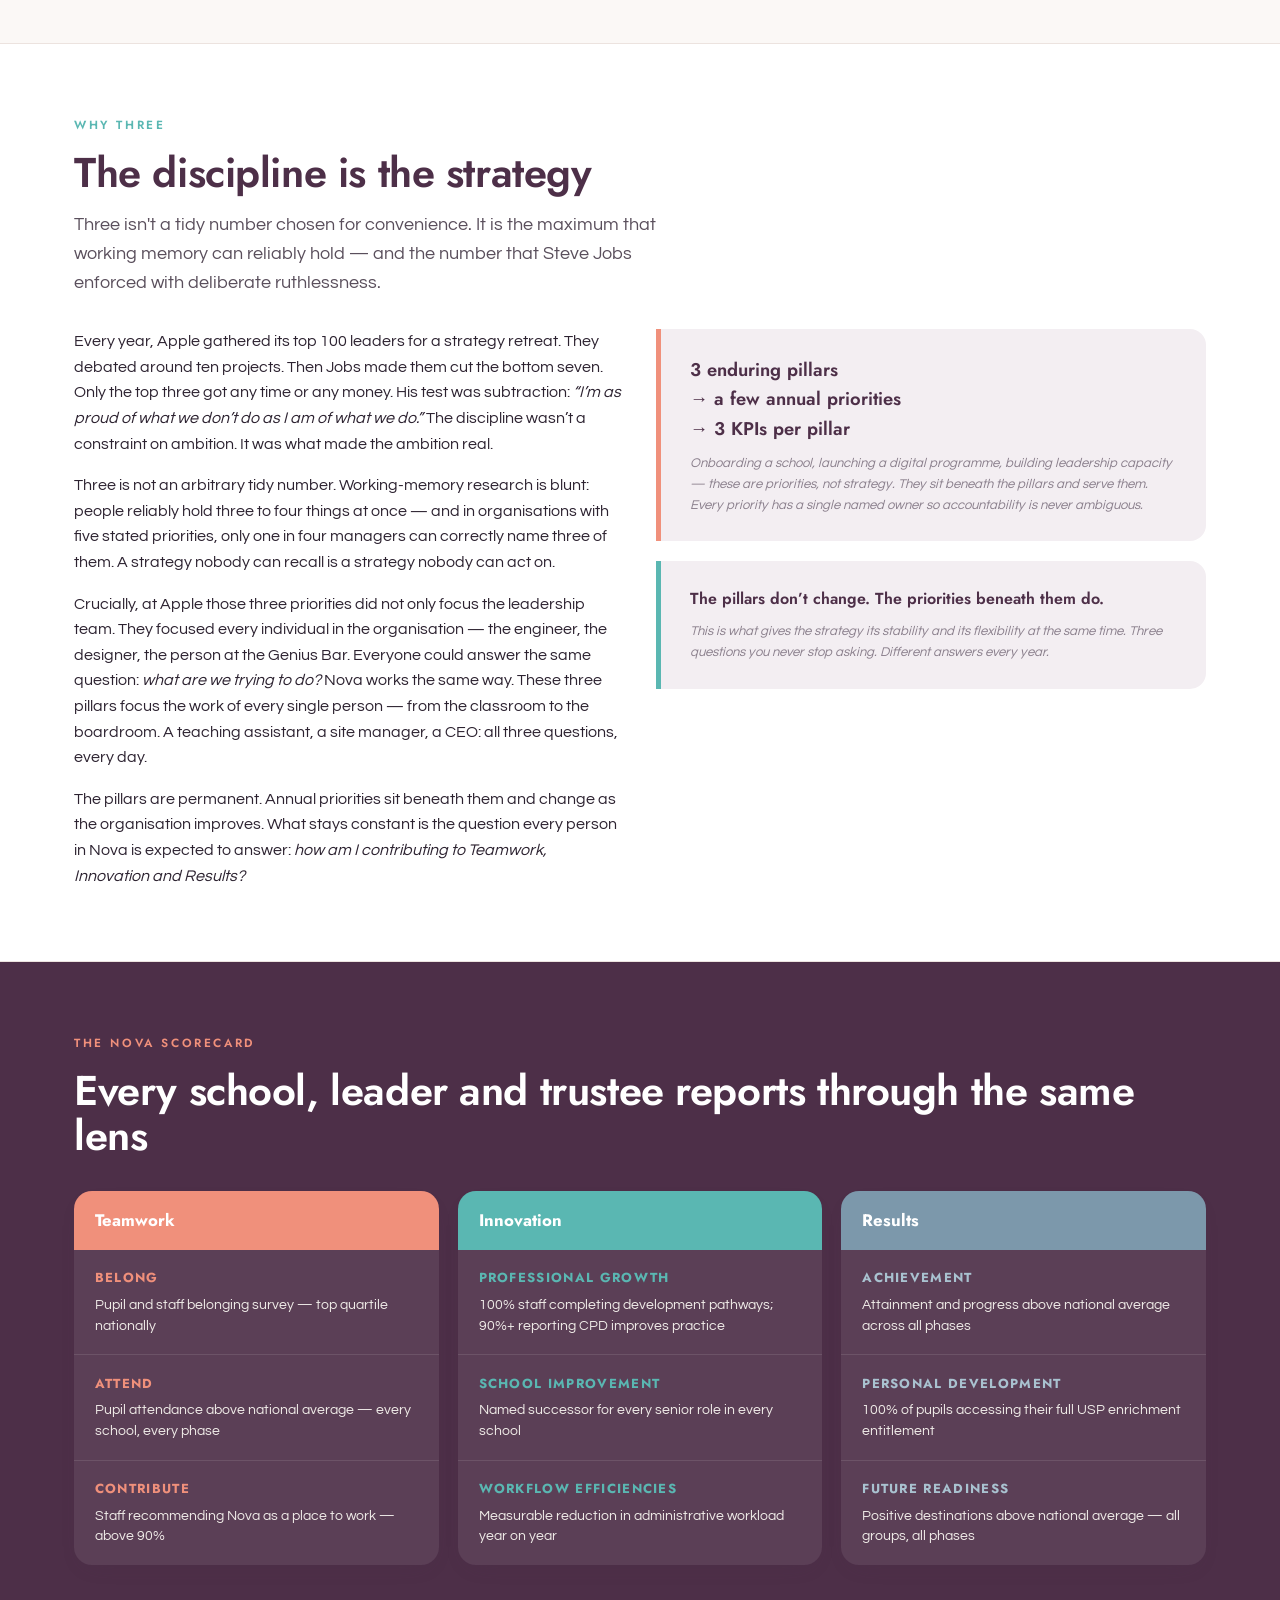
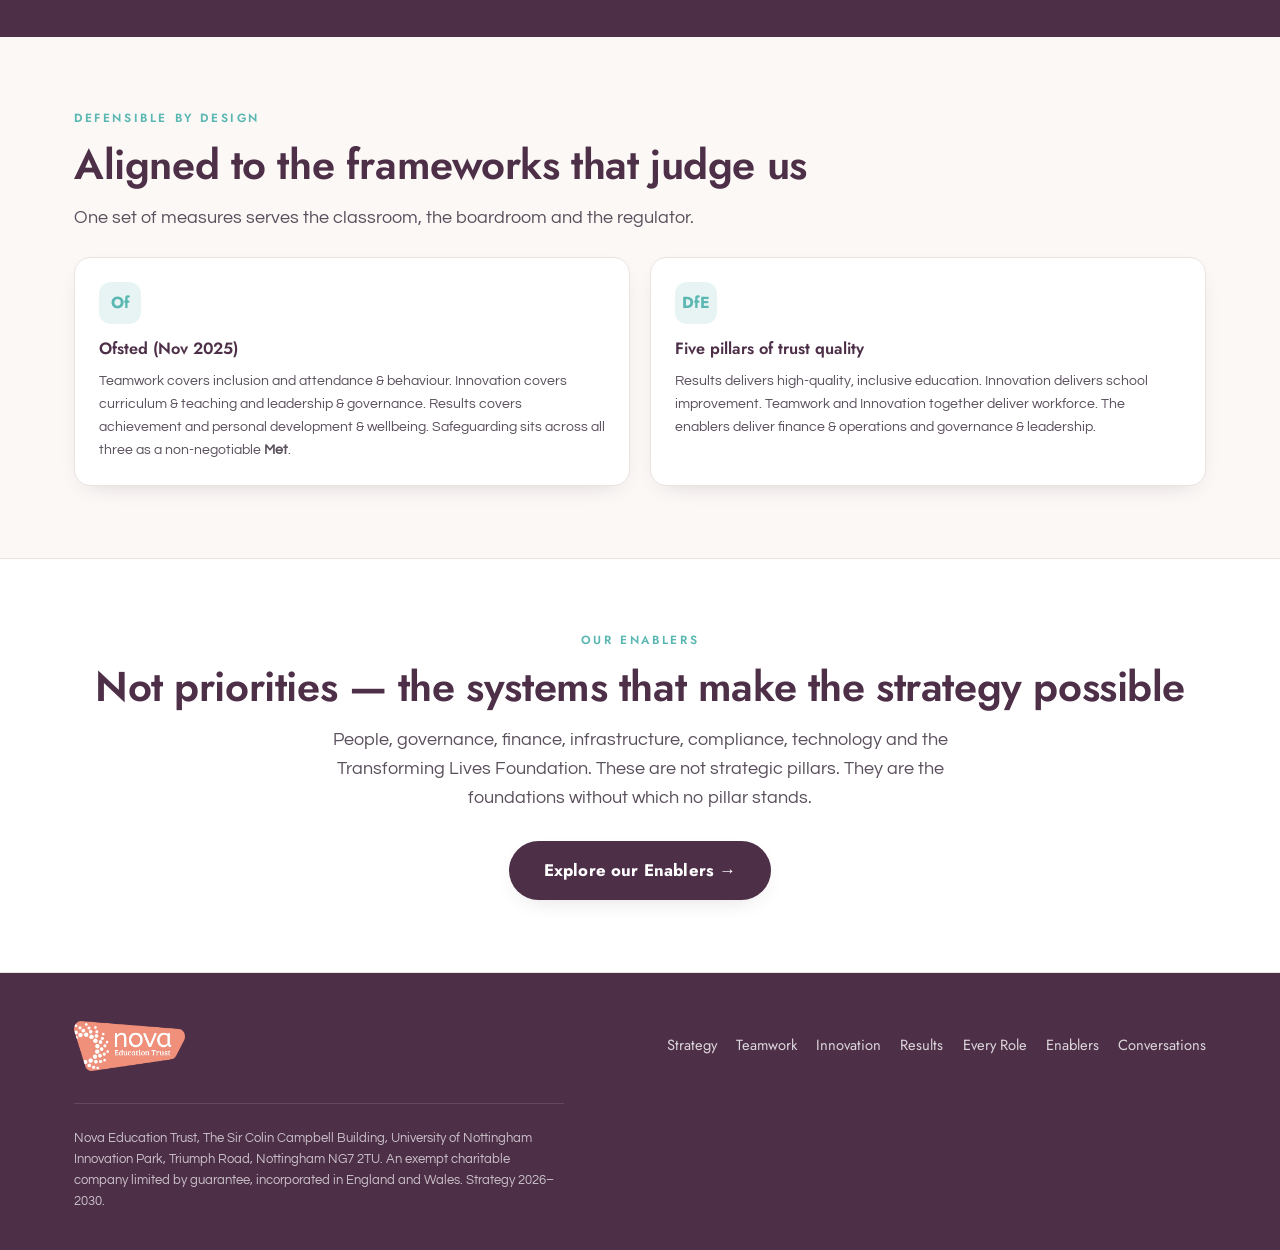
==== commit cf0bfb29: "Remove trait-word lines from pillar cards on index page" ====
--- a/index.html
+++ b/index.html
@@ -59,7 +59,7 @@
       <a class="pcard t reveal" href="teamwork.html">
         <div class="num">01</div>
         <h3>Teamwork</h3>
-        <div class="card-words">Belong. Attend. Contribute.</div>
+
         <div class="motto">Work Hard. Be Kind.</div>
         <p>We build the culture, relationships and systems that let people and schools thrive.</p>
         <div class="q">How do I strengthen the people and systems around me?</div>
@@ -68,7 +68,7 @@
       <a class="pcard i reveal" href="innovation.html">
         <div class="num">02</div>
         <h3>Innovation</h3>
-        <div class="card-words">Grow. Improve. Simplify.</div>
+
         <div class="motto">Learn. Improve. Innovate.</div>
         <p>We develop expertise, sharpen practice and find better ways of working.</p>
         <div class="q">How do I improve my practice and our organisation?</div>
@@ -77,7 +77,7 @@
       <a class="pcard r reveal" href="results.html">
         <div class="num">03</div>
         <h3>Results</h3>
-        <div class="card-words">Achieve. Develop. Flourish.</div>
+
         <div class="motto">Transforming Lives.</div>
         <p>We deliver outcomes and prepare children for their futures.</p>
         <div class="q">What impact am I having on children, communities and schools?</div>
--- a/style.css
+++ b/style.css
@@ -293,18 +293,18 @@
 .sm-item{
   padding:1.1rem 1.3rem;border-bottom:1px solid rgba(255,255,255,.1);
 }
-.sm-col.sm-t .sm-item{background:rgba(240,144,123,.18)}
-.sm-col.sm-i .sm-item{background:rgba(90,183,178,.15)}
-.sm-col.sm-r .sm-item{background:rgba(124,152,171,.15)}
+.sm-col.sm-t .sm-item{background:rgba(255,255,255,.08)}
+.sm-col.sm-i .sm-item{background:rgba(255,255,255,.08)}
+.sm-col.sm-r .sm-item{background:rgba(255,255,255,.08)}
 .sm-item:last-child{border-bottom:none}
 .sm-area{
   font-family:var(--display);font-weight:700;font-size:.82rem;
   text-transform:uppercase;letter-spacing:.1em;margin-bottom:.4rem;
 }
-.sm-col.sm-t .sm-area{color:var(--coral-dark)}
-.sm-col.sm-i .sm-area{color:#3f9d98}
-.sm-col.sm-r .sm-area{color:#5d7e92}
-.sm-kpi{font-size:.9rem;color:var(--ink);line-height:1.45}
+.sm-col.sm-t .sm-area{color:var(--coral)}
+.sm-col.sm-i .sm-area{color:var(--teal)}
+.sm-col.sm-r .sm-area{color:#a9c2d0}
+.sm-kpi{font-size:.9rem;color:#f0ece8;line-height:1.45}
 
 /* ---------- enablers CTA button ---------- */
 .btn-enablers{
@@ -327,27 +327,66 @@
 .ecard li{padding-left:1.4rem;position:relative;font-size:.94rem;color:#5a4f5c;line-height:1.5}
 .ecard li::before{content:"→";position:absolute;left:0;color:var(--teal);font-weight:700;font-size:.82rem;top:.05em}
 
+/* ---------- BAC numbered blocks (teamwork page) ---------- */
+.bac-block{
+  background:#fff;border:1px solid var(--line);border-radius:18px;
+  padding:1.8rem 2rem;margin-bottom:1.4rem;box-shadow:var(--shadow-sm);
+}
+.bac-head{display:flex;align-items:flex-start;gap:1.2rem;margin-bottom:.9rem}
+.bac-num{
+  width:44px;height:44px;border-radius:50%;background:var(--coral);color:#fff;
+  font-family:var(--display);font-weight:700;font-size:1.2rem;
+  display:grid;place-items:center;flex-shrink:0;
+}
+.bac-title{font-family:var(--display);font-weight:700;font-size:1.25rem;color:var(--plum);margin-bottom:.2rem}
+.bac-sub{font-size:.95rem;color:#6a5f6c;margin:0}
+.bac-kpi{
+  font-size:.84rem;color:#8a7f8c;border-left:3px solid var(--coral);
+  padding-left:.75rem;margin-bottom:1.1rem;font-style:italic;
+}
+.bac-roles{display:flex;flex-wrap:wrap;gap:.5rem}
+
 /* ---------- modal / popout ---------- */
 .modal-overlay{
-  display:none;position:fixed;inset:0;background:rgba(77,47,72,.55);z-index:500;
+  display:none;position:fixed;inset:0;background:rgba(77,47,72,.7);z-index:500;
   align-items:center;justify-content:center;padding:1.5rem;
 }
 .modal-overlay.open{display:flex}
 .modal-box{
-  background:#fff;border-radius:20px;padding:2rem 2.2rem;max-width:560px;width:100%;
-  box-shadow:0 28px 70px -20px rgba(77,47,72,.45);position:relative;max-height:85vh;overflow-y:auto;
+  background:#fbf8f6;border-radius:20px;overflow:hidden;max-width:560px;width:100%;
+  box-shadow:0 32px 80px -16px rgba(77,47,72,.55);max-height:85vh;overflow-y:auto;
+}
+.modal-header{
+  background:var(--plum);padding:1.2rem 1.5rem;display:flex;
+  align-items:flex-start;justify-content:space-between;gap:1rem;
+}
+.modal-header .modal-sub{
+  font-family:var(--display);font-size:.75rem;font-weight:700;
+  color:var(--teal);text-transform:uppercase;letter-spacing:.2em;margin-bottom:.35rem;
+}
+.modal-header .modal-title{
+  font-family:var(--display);color:#fff;font-size:1.1rem;font-weight:700;margin:0;
 }
 .modal-close{
-  position:absolute;top:1rem;right:1.1rem;background:none;border:none;
-  font-size:1.5rem;color:var(--plum);cursor:pointer;line-height:1;
-  font-family:var(--display);font-weight:600;
-}
-.modal-close:hover{color:var(--coral)}
-.modal-box h3{font-family:var(--display);color:var(--plum);font-size:1.2rem;font-weight:700;margin-bottom:.3rem}
-.modal-box .modal-sub{font-size:.82rem;color:#8a7f8c;margin-bottom:1.2rem;font-family:var(--display);text-transform:uppercase;letter-spacing:.1em}
-.modal-box ul{list-style:none;display:grid;gap:.55rem}
-.modal-box li{padding-left:1.4rem;position:relative;font-size:.94rem;color:#5a4f5c;line-height:1.5}
-.modal-box li::before{content:"→";position:absolute;left:0;color:var(--teal);font-weight:700;font-size:.82rem;top:.05em}
+  background:none;border:none;font-size:1.8rem;color:#fff;opacity:.8;
+  cursor:pointer;line-height:1;padding:.1rem .3rem;flex-shrink:0;
+  font-family:var(--display);font-weight:300;margin-top:-.1rem;
+}
+.modal-close:hover{opacity:1}
+.modal-body{padding:1.6rem 1.8rem}
+.modal-body p{
+  font-family:var(--body);font-size:.92rem;line-height:1.7;color:#4a3d4c;
+  border-left:3px solid var(--coral);padding-left:.9rem;margin:0;
+}
+.modal-body ul{list-style:none;display:grid;gap:.65rem;margin:0;padding:0}
+.modal-body li{
+  font-family:var(--body);font-size:.92rem;line-height:1.7;color:#4a3d4c;
+  padding-left:1.3rem;position:relative;
+}
+.modal-body li::before{
+  content:"";position:absolute;left:0;top:.68em;
+  width:7px;height:7px;border-radius:50%;background:var(--coral);flex-shrink:0;
+}
 
 /* ---------- role popout buttons ---------- */
 .role-btn{
@@ -377,6 +416,13 @@
 .conv-extra.open{display:block}
 .conv-extra ul{margin-top:.4rem}
 
+/* ---------- collapsible success cards ---------- */
+.success-card{cursor:pointer;}
+.success-card ul{display:none;margin-top:.8rem;}
+.success-card.expanded ul{display:block;}
+.success-card .chevron{display:inline-block;margin-left:.5rem;font-size:.75rem;transition:transform .2s;}
+.success-card.expanded .chevron{transform:rotate(180deg);}
+
 /* ---------- responsive ---------- */
 @media(max-width:900px){
   .pillars,.narrative,.success-grid,.kpi-grid,.minicards,.conv-cols,.scorecard-matrix,.enabler-cards{grid-template-columns:1fr}
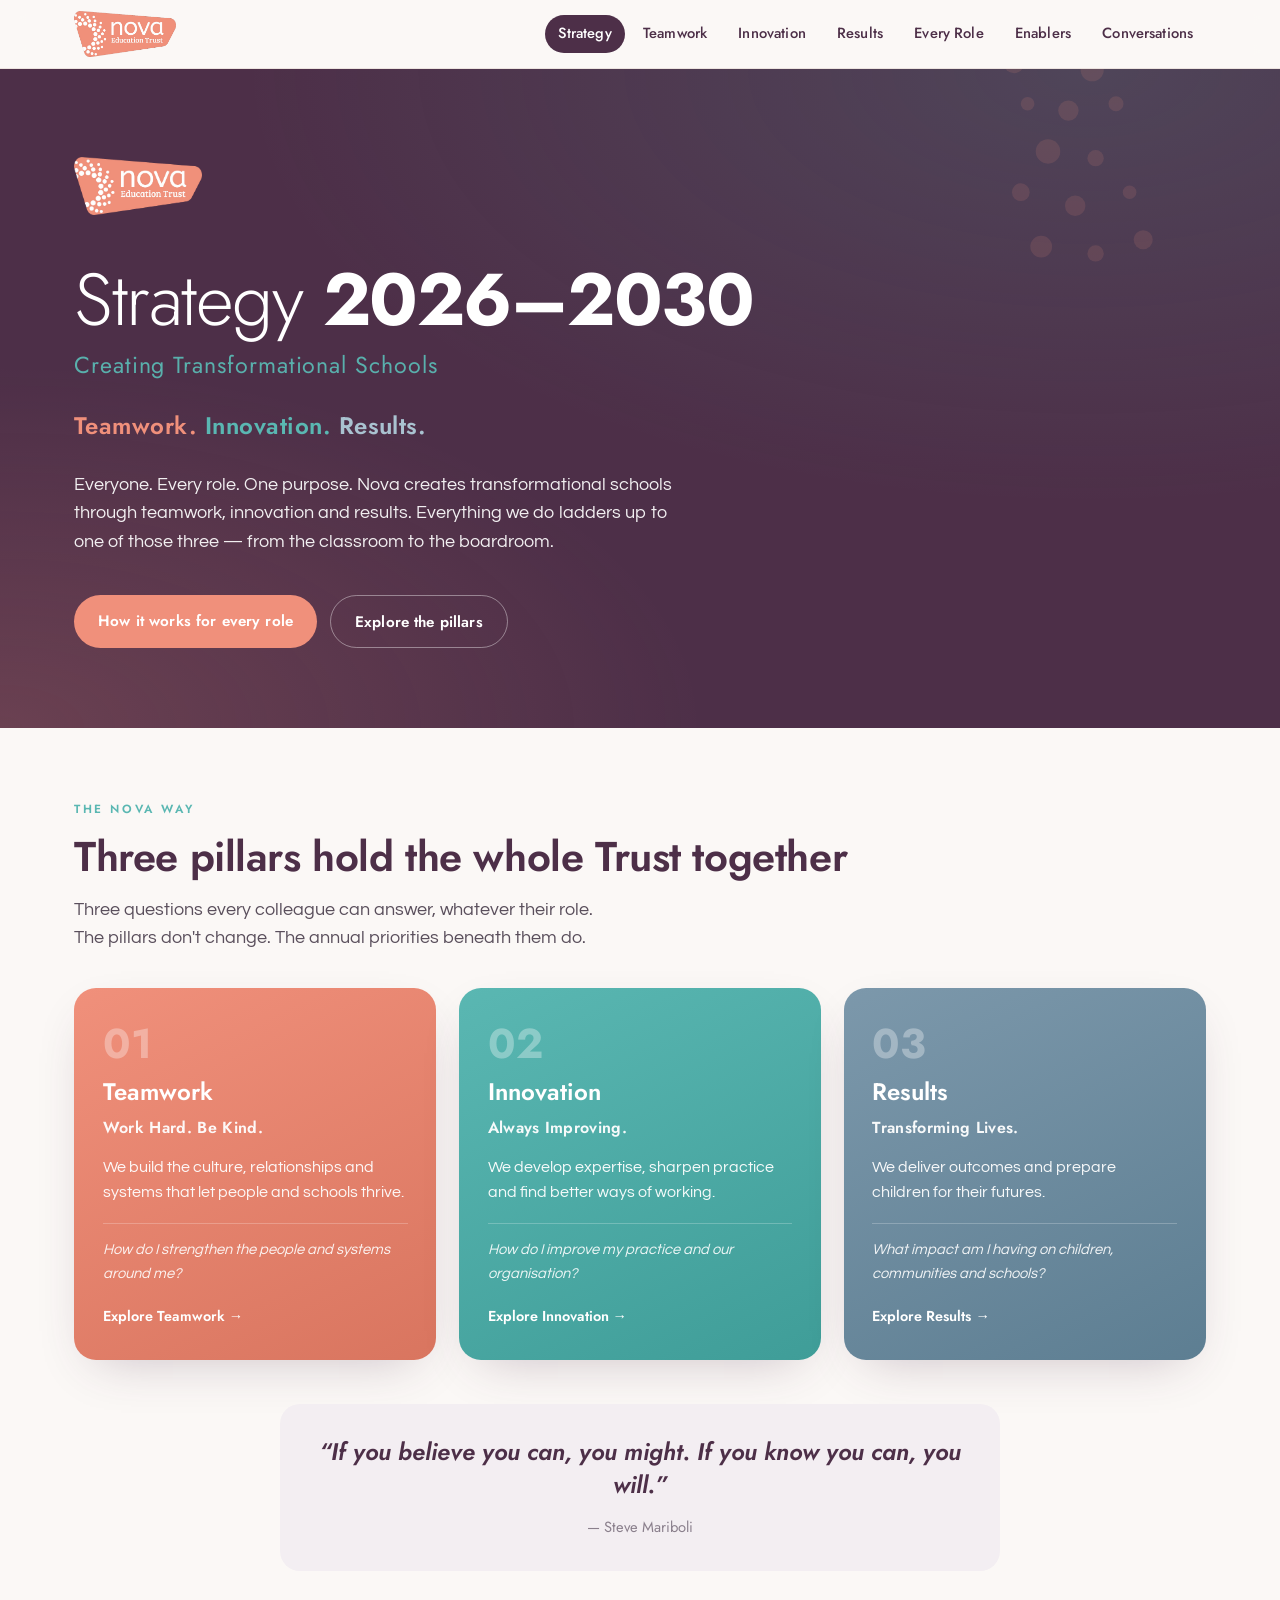
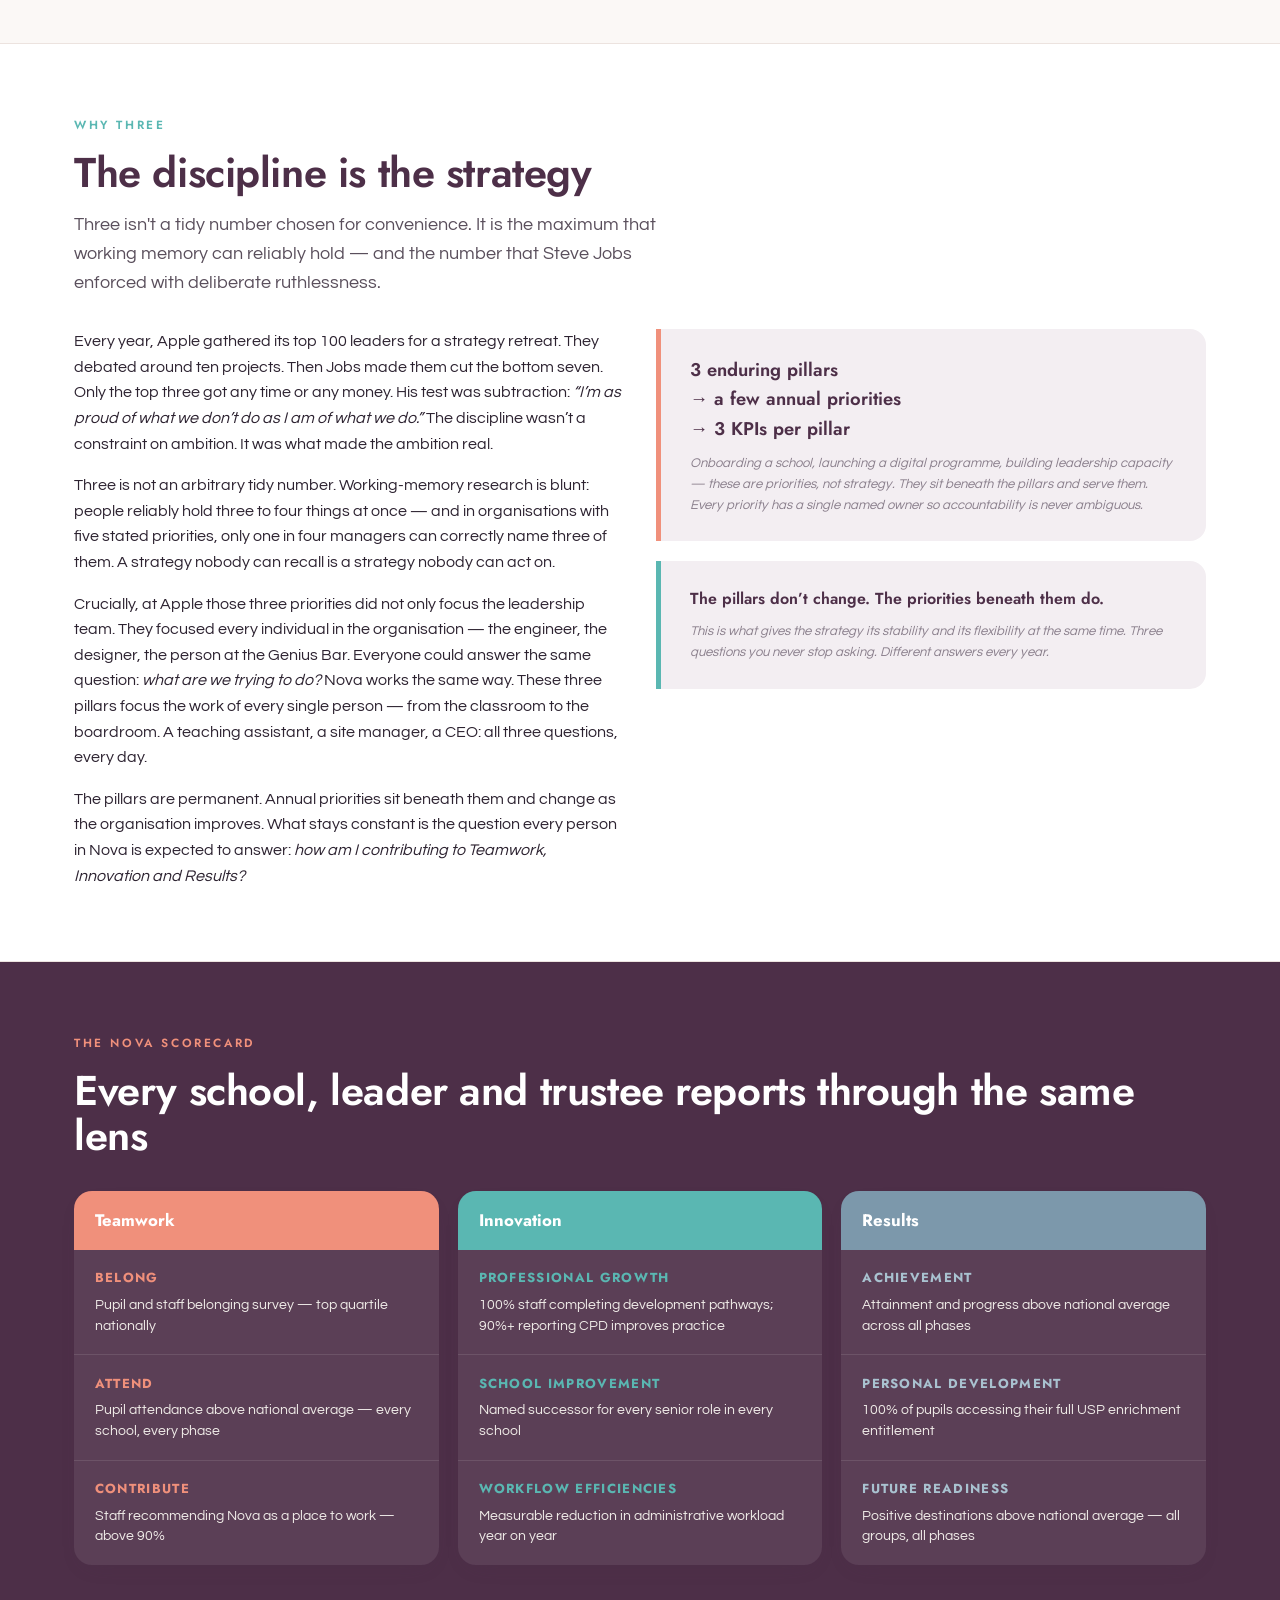
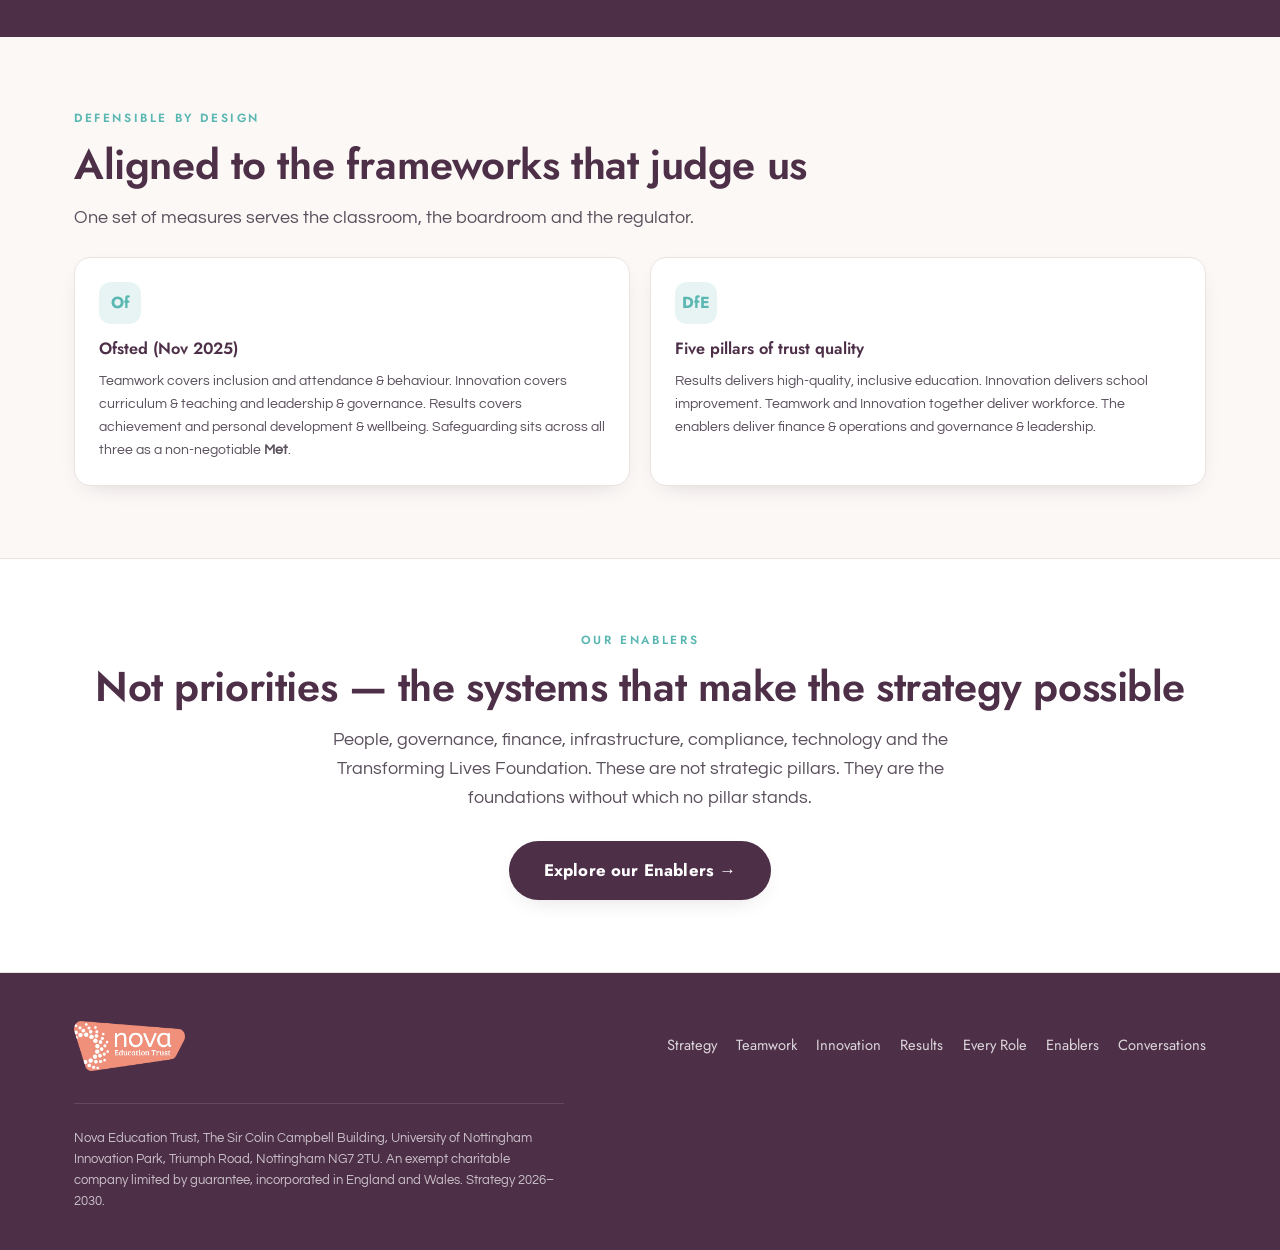
==== commit 381cef1c: "Update Innovation card tagline on strategy home page" ====
--- a/index.html
+++ b/index.html
@@ -69,7 +69,7 @@
         <div class="num">02</div>
         <h3>Innovation</h3>
 
-        <div class="motto">Learn. Improve. Innovate.</div>
+        <div class="motto">Always Improving.</div>
         <p>We develop expertise, sharpen practice and find better ways of working.</p>
         <div class="q">How do I improve my practice and our organisation?</div>
         <div class="arrow">Explore Innovation →</div>
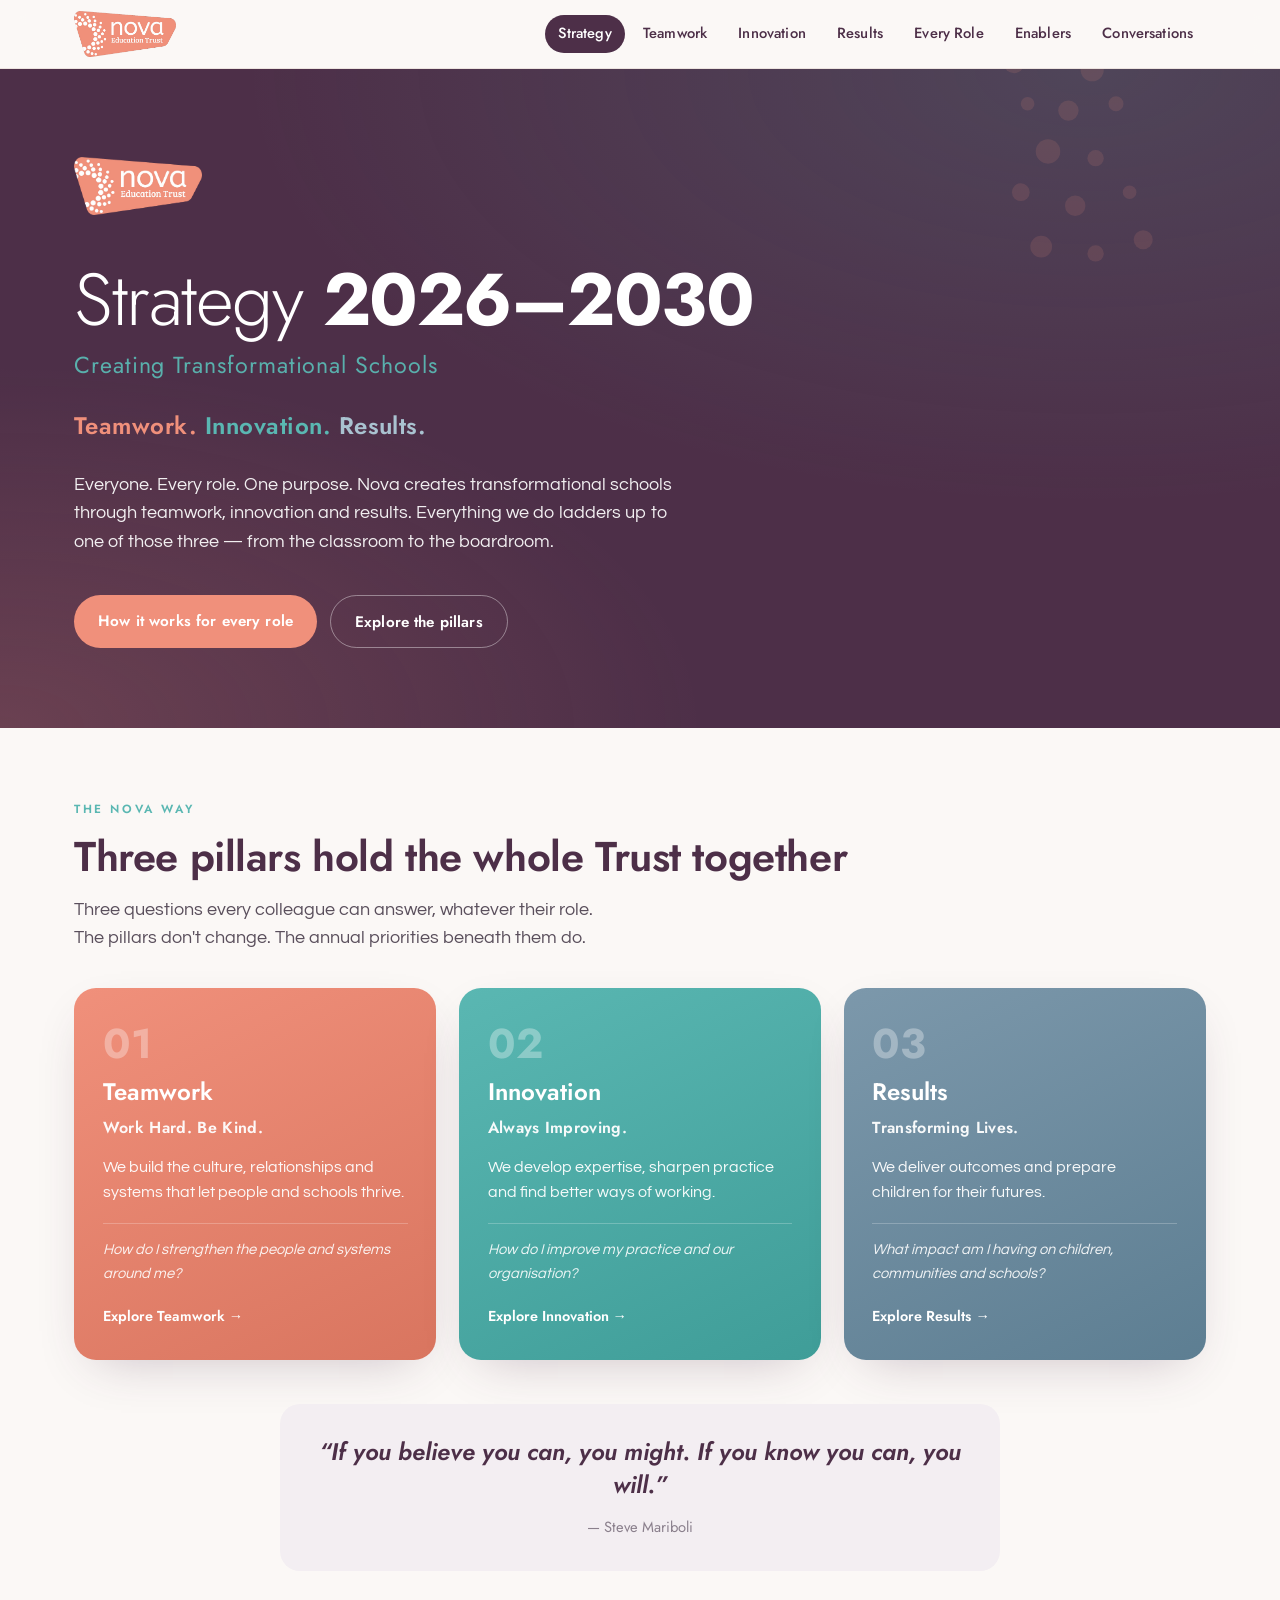
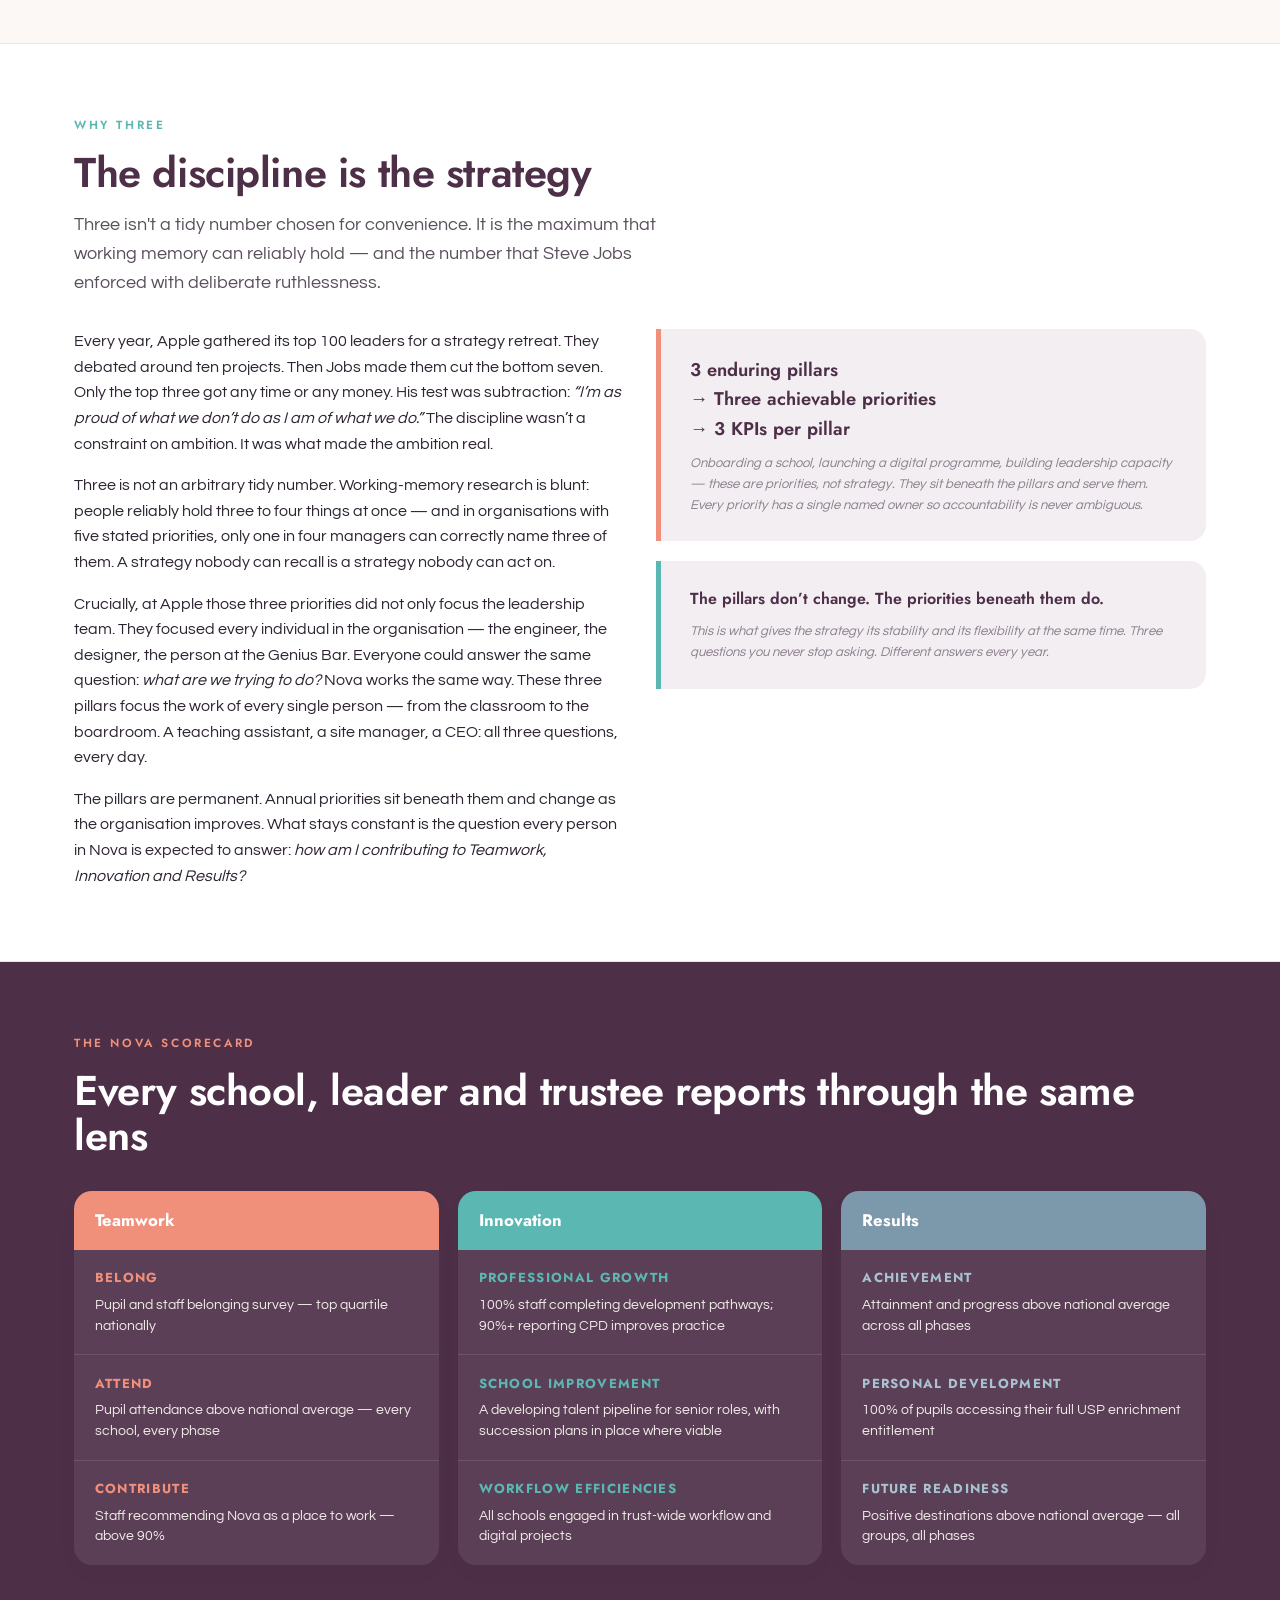
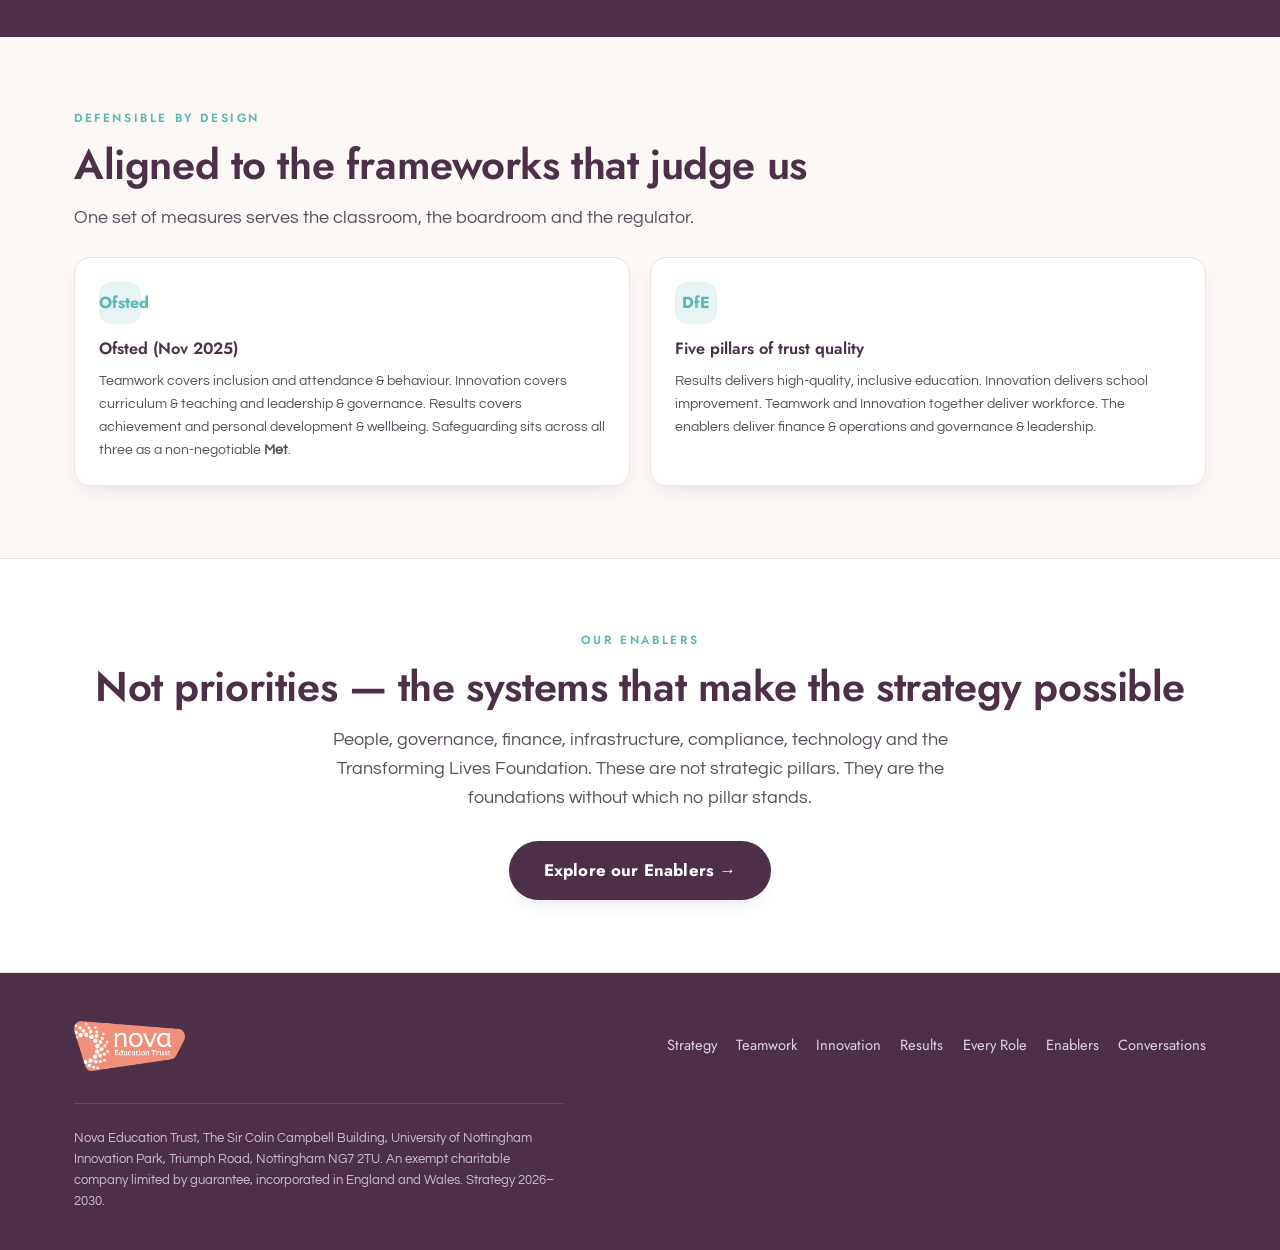
==== commit fa4e1b70: "Batch edits: KPIs, role table, enablers, section order, conversation guide Co-Authored-By: Claude So" ====
--- a/index.html
+++ b/index.html
@@ -110,7 +110,7 @@
       </div>
       <div>
         <div class="callout" style="margin-top:0">
-          <p style="font-family:var(--display);font-weight:600;font-size:1.15rem">3 enduring pillars<br>→ a few annual priorities<br>→ 3 KPIs per pillar</p>
+          <p style="font-family:var(--display);font-weight:600;font-size:1.15rem">3 enduring pillars<br>→ Three achievable priorities<br>→ 3 KPIs per pillar</p>
           <p class="src">Onboarding a school, launching a digital programme, building leadership capacity — these are priorities, not strategy. They sit beneath the pillars and serve them. Every priority has a single named owner so accountability is never ambiguous.</p>
         </div>
         <div class="callout" style="margin-top:1.2rem;border-left-color:var(--teal)">
@@ -153,11 +153,11 @@
         </div>
         <div class="sm-item">
           <div class="sm-area">School Improvement</div>
-          <div class="sm-kpi">Named successor for every senior role in every school</div>
+          <div class="sm-kpi">A developing talent pipeline for senior roles, with succession plans in place where viable</div>
         </div>
         <div class="sm-item">
           <div class="sm-area">Workflow Efficiencies</div>
-          <div class="sm-kpi">Measurable reduction in administrative workload year on year</div>
+          <div class="sm-kpi">All schools engaged in trust-wide workflow and digital projects</div>
         </div>
       </div>
       <div class="sm-col sm-r">
@@ -189,7 +189,7 @@
     </div>
     <div class="minicards reveal" style="grid-template-columns:repeat(2,1fr)">
       <div class="mc">
-        <div class="ic">Of</div>
+        <div class="ic">Ofsted</div>
         <h4>Ofsted (Nov 2025)</h4>
         <p>Teamwork covers inclusion and attendance &amp; behaviour. Innovation covers curriculum &amp; teaching and leadership &amp; governance. Results covers achievement and personal development &amp; wellbeing. Safeguarding sits across all three as a non-negotiable <b>Met</b>.</p>
       </div>
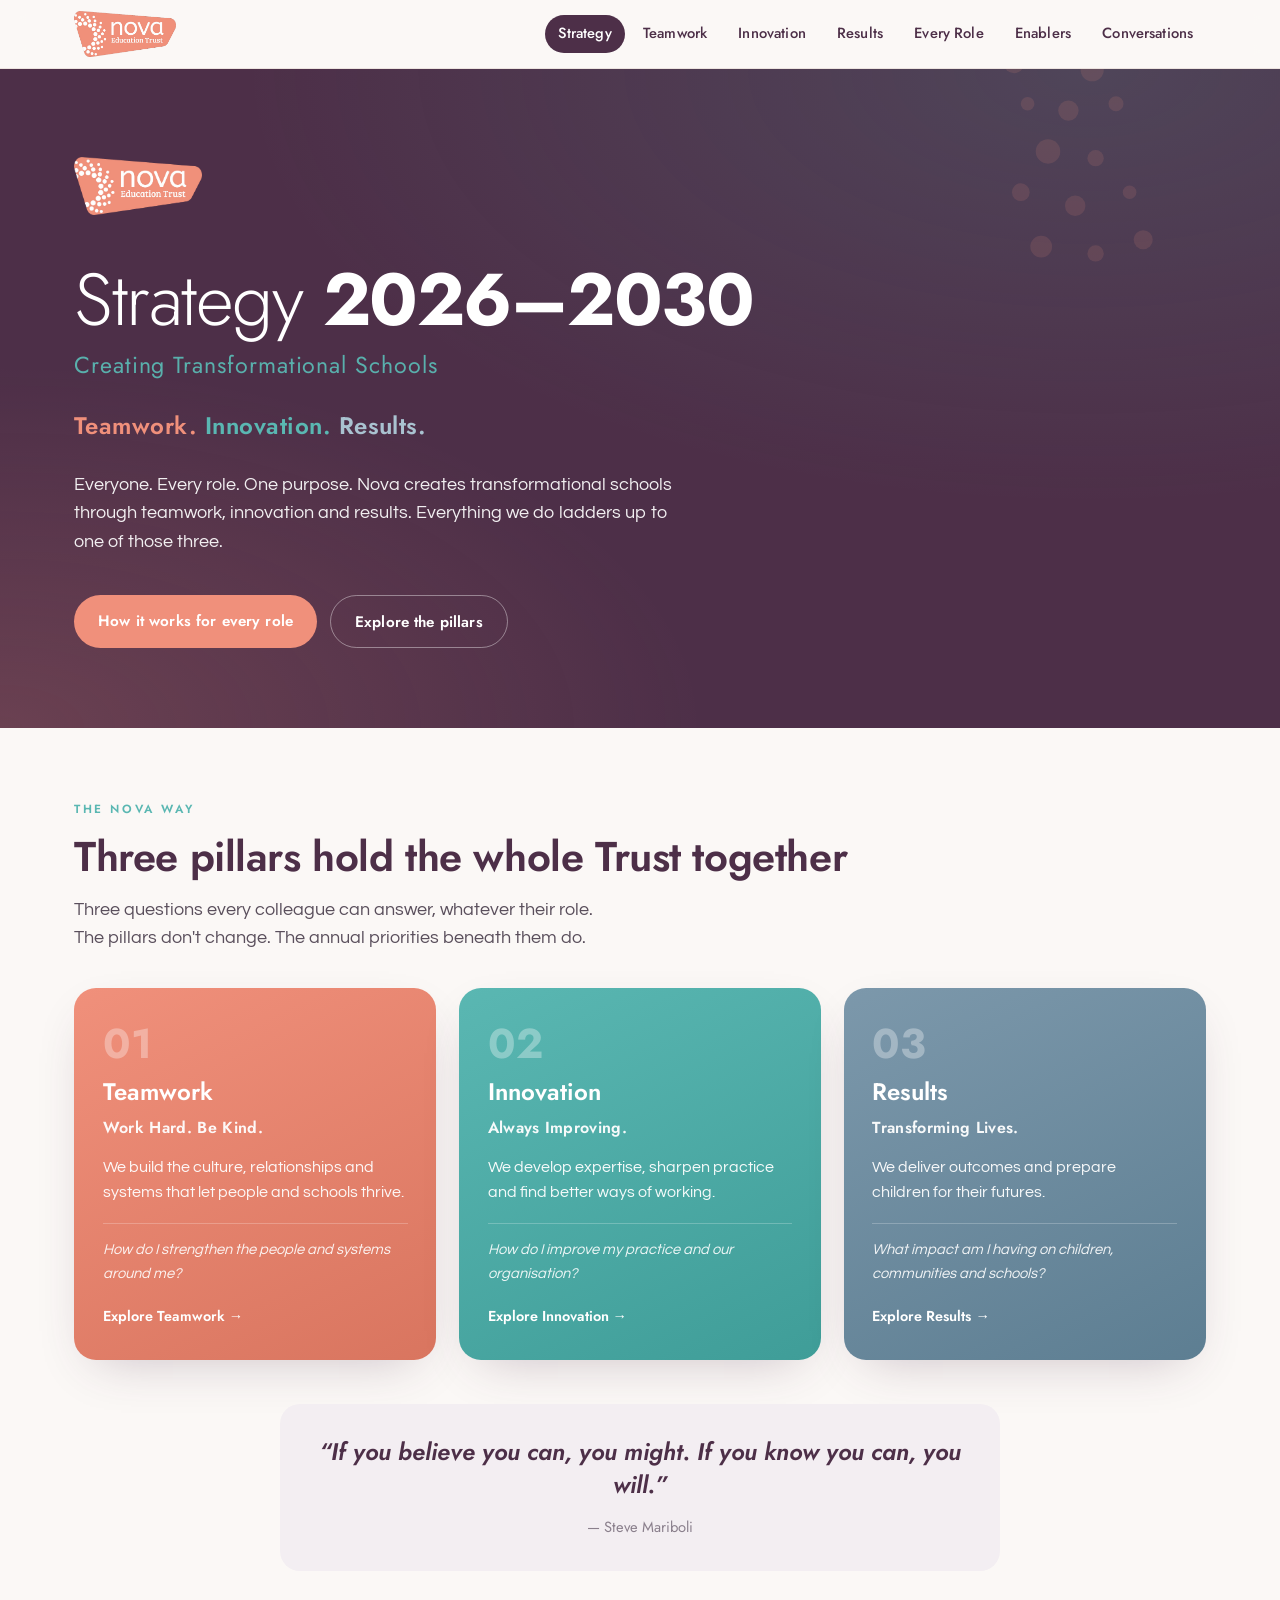
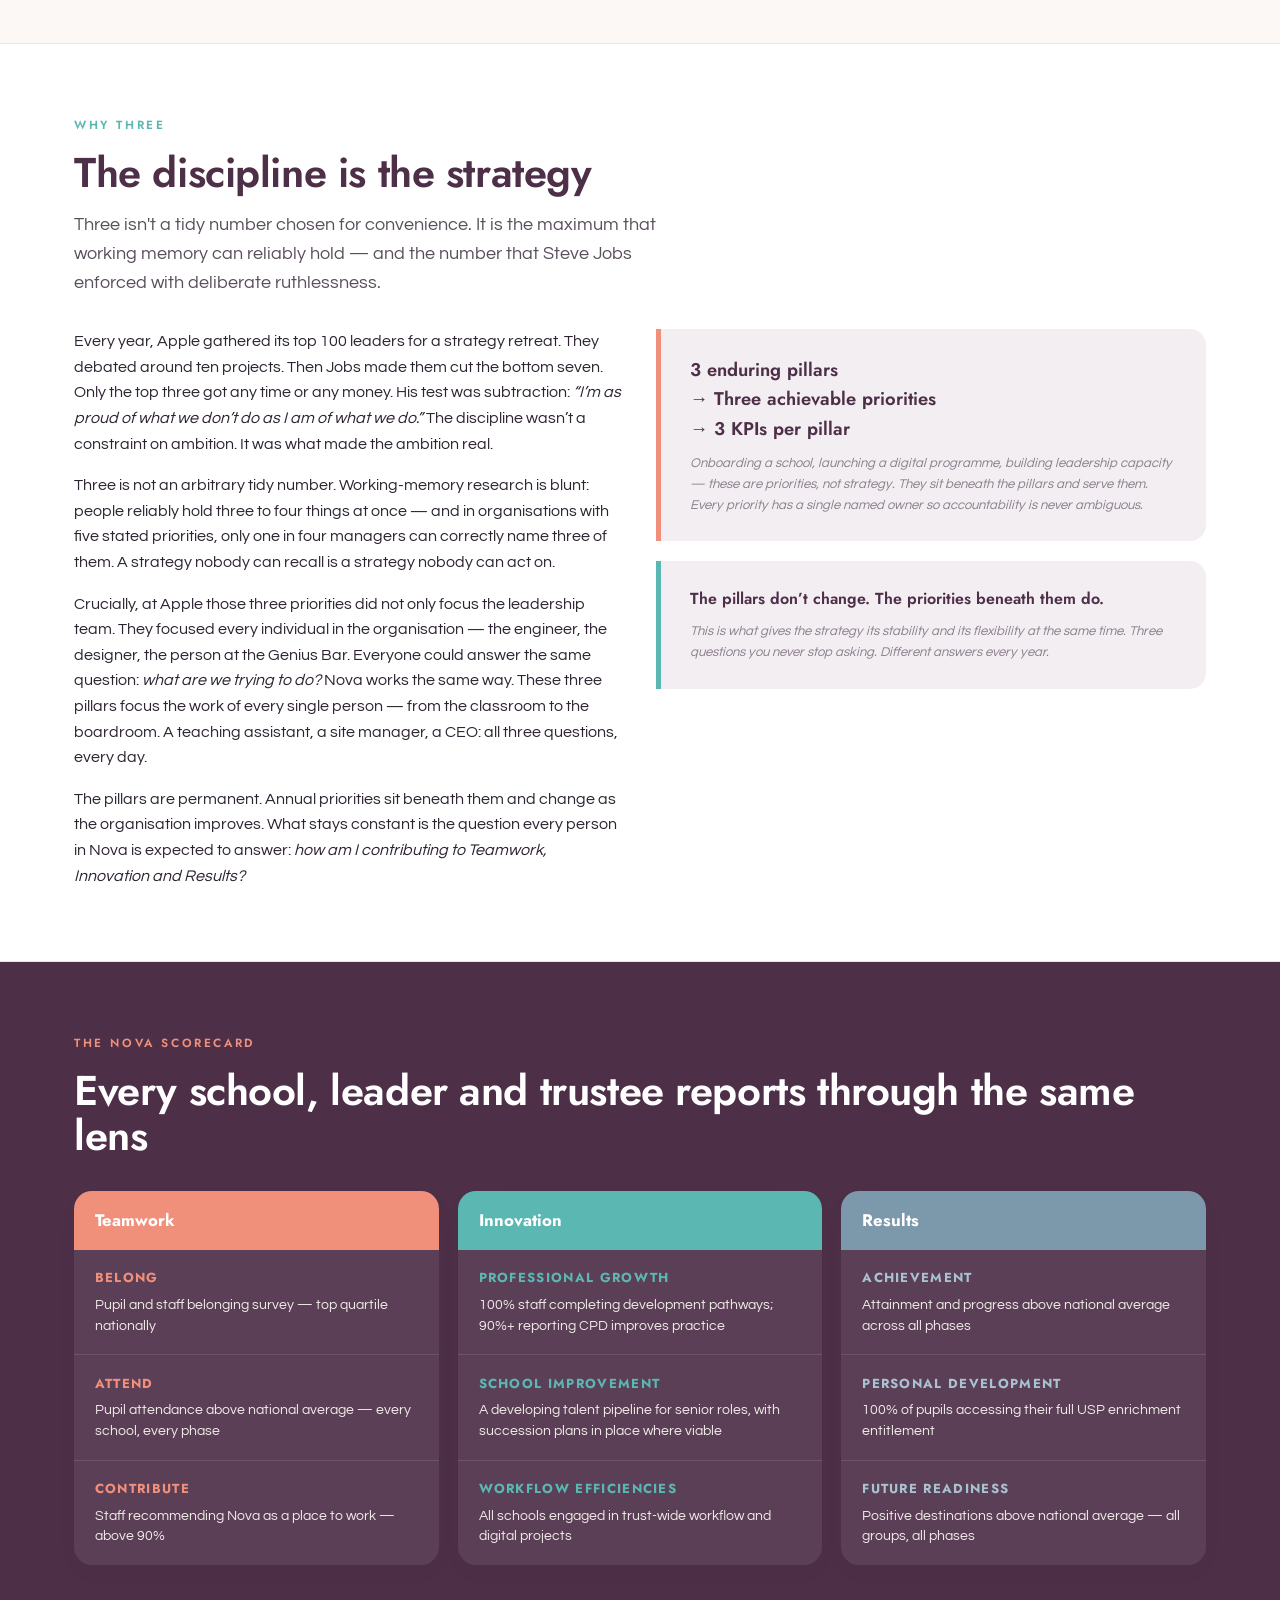
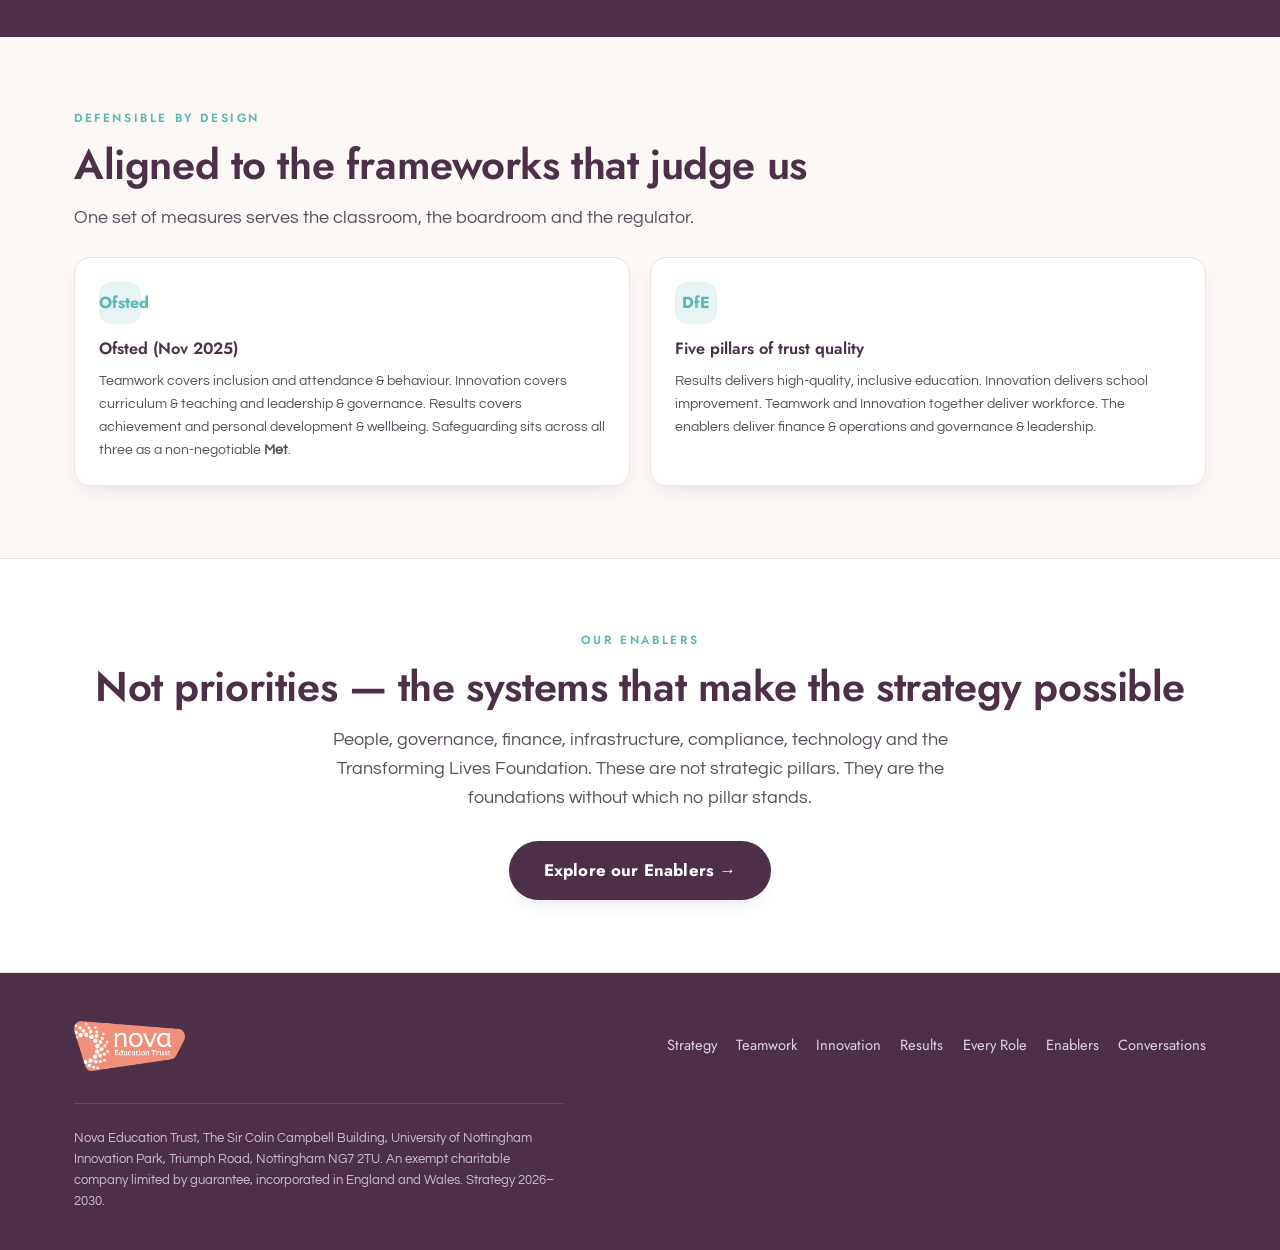
==== commit 5e2d2418: "Remove classroom to boardroom clause from hero text" ====
--- a/index.html
+++ b/index.html
@@ -39,7 +39,7 @@
     <h1>Strategy <b>2026–2030</b></h1>
     <p class="hero-subtitle">Creating Transformational Schools</p>
     <div class="tagline"><span class="c">Teamwork.</span> <span class="i">Innovation.</span> <span class="r">Results.</span></div>
-    <p class="sub">Everyone. Every role. One purpose. Nova creates transformational schools through teamwork, innovation and results. Everything we do ladders up to one of those three — from the classroom to the boardroom.</p>
+    <p class="sub">Everyone. Every role. One purpose. Nova creates transformational schools through teamwork, innovation and results. Everything we do ladders up to one of those three.</p>
     <div class="cta">
       <a class="btn btn-primary" href="performance-framework.html">How it works for every role</a>
       <a class="btn btn-ghost" href="teamwork.html">Explore the pillars</a>
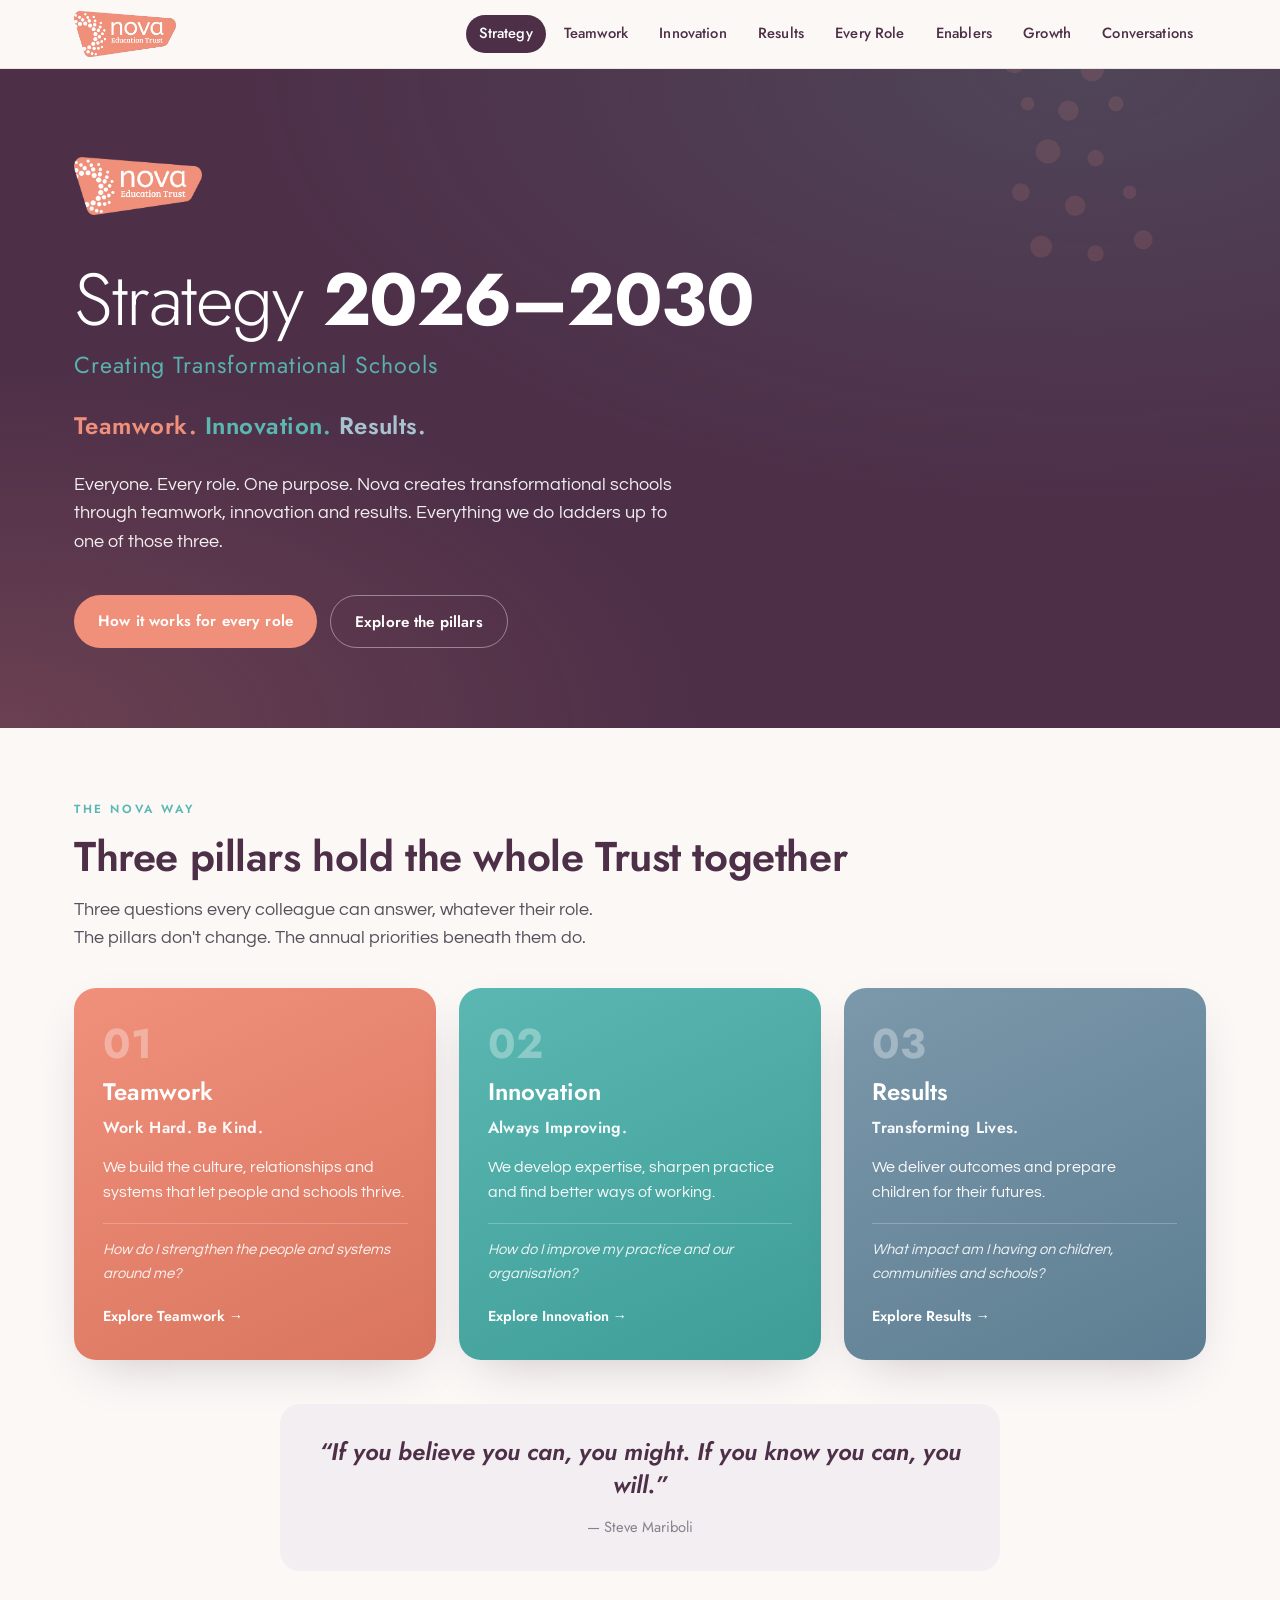
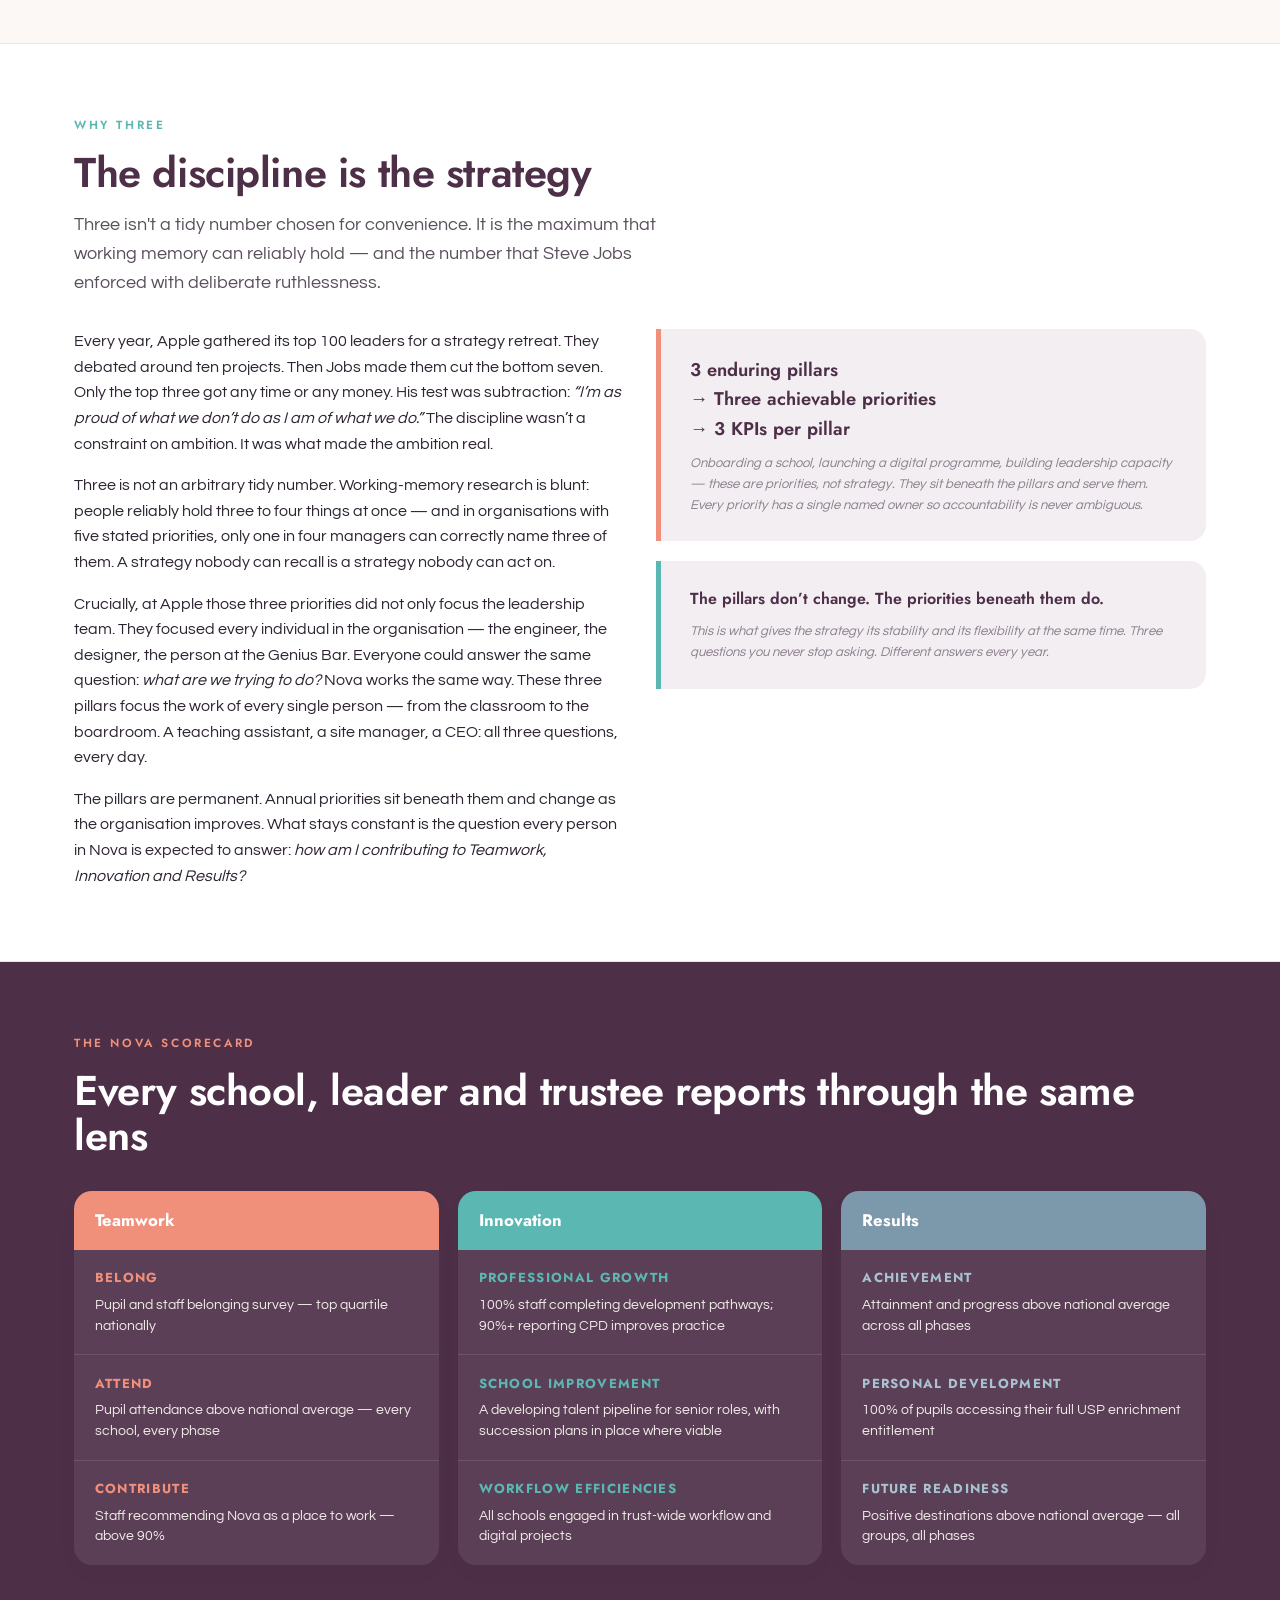
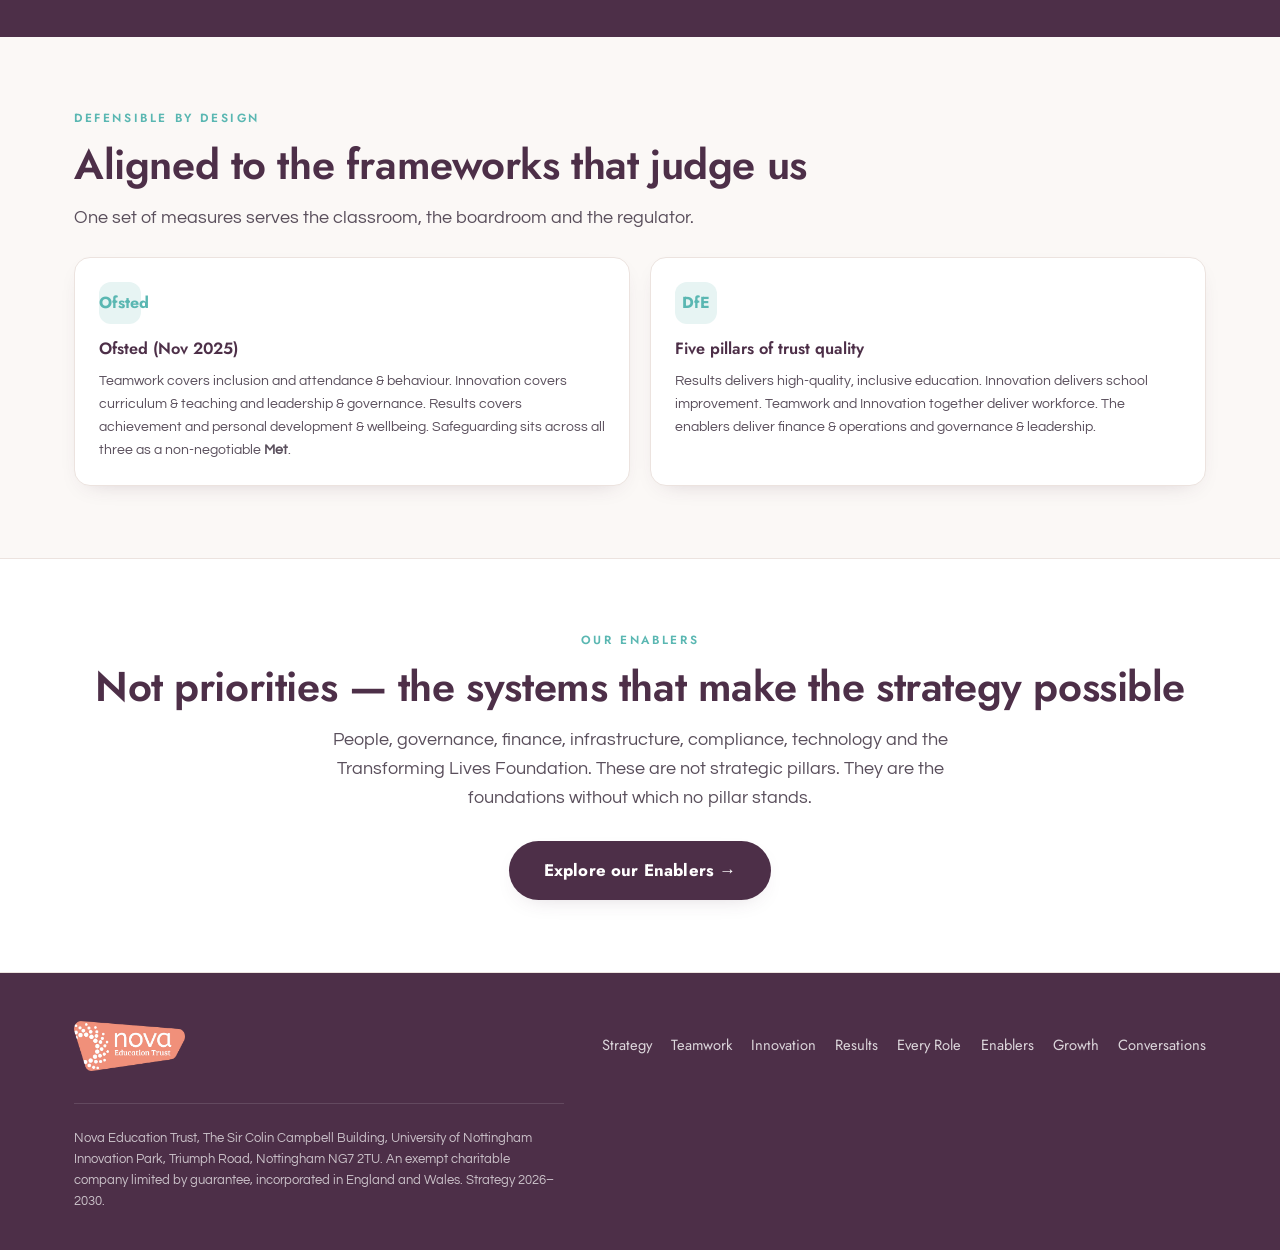
==== commit 913bcf06: "Add Growth page and update nav across all pages Co-Authored-By: Claude Sonnet 4.6 <noreply@anthropic" ====
--- a/index.html
+++ b/index.html
@@ -18,6 +18,7 @@
       <a href="results.html">Results</a>
       <a href="performance-framework.html">Every Role</a>
       <a href="enablers.html">Enablers</a>
+      <a href="growth.html">Growth</a>
       <a href="conversation-guide.html">Conversations</a>
     </nav>
   </div>
@@ -225,6 +226,7 @@
         <a href="results.html">Results</a>
         <a href="performance-framework.html">Every Role</a>
         <a href="enablers.html">Enablers</a>
+        <a href="growth.html">Growth</a>
         <a href="conversation-guide.html">Conversations</a>
       </nav>
     </div>
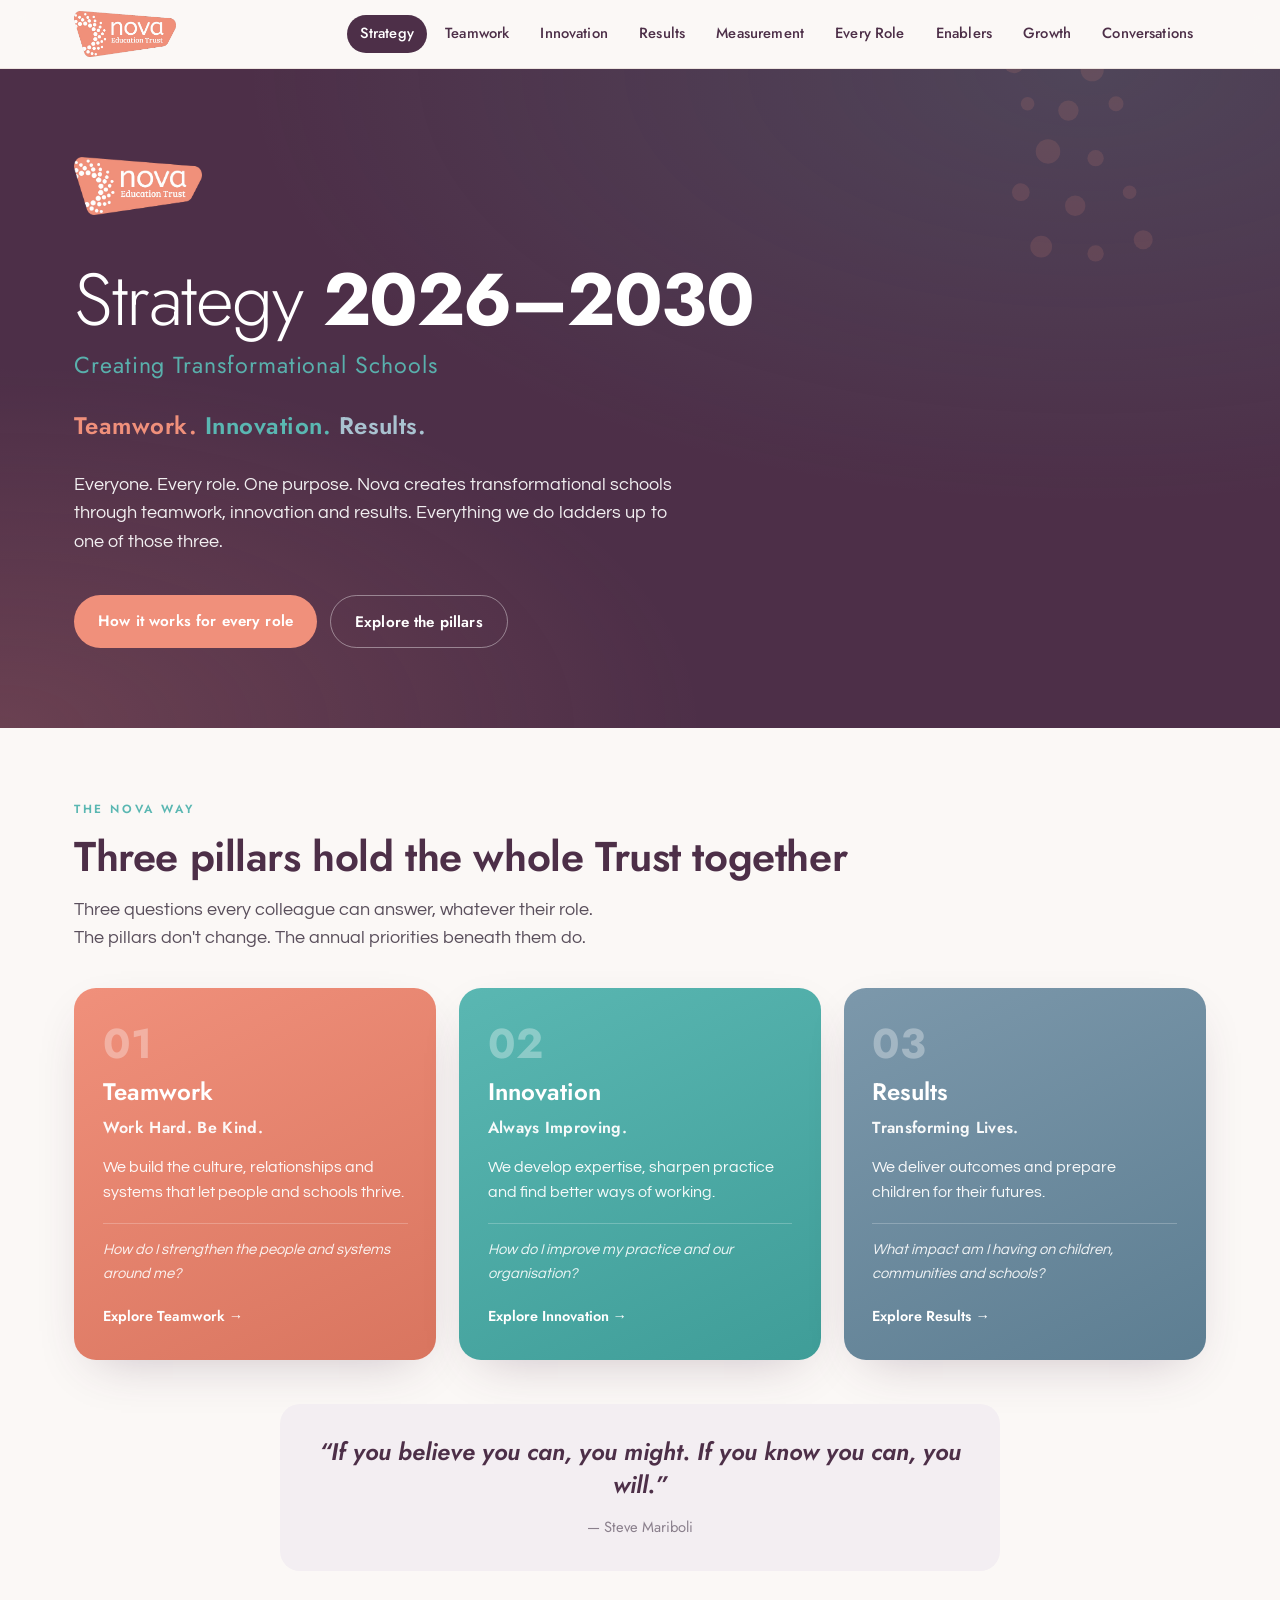
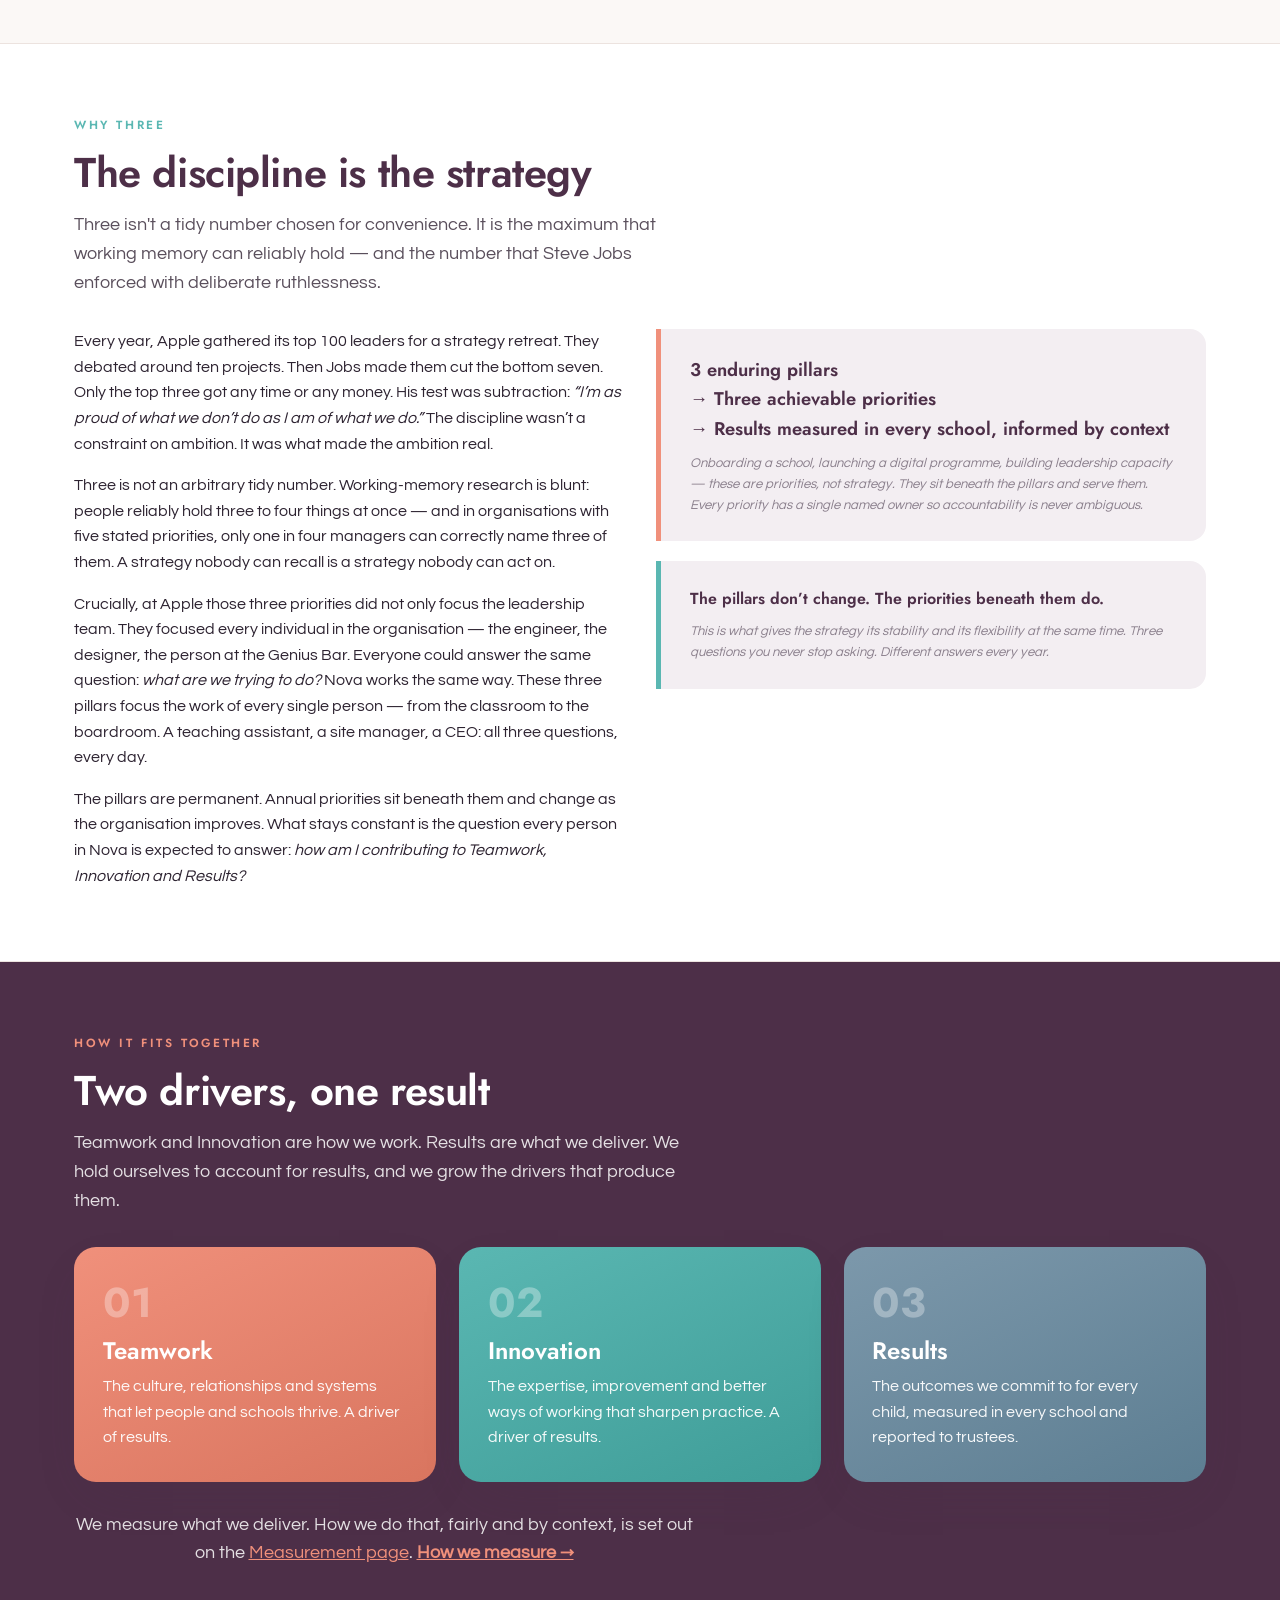
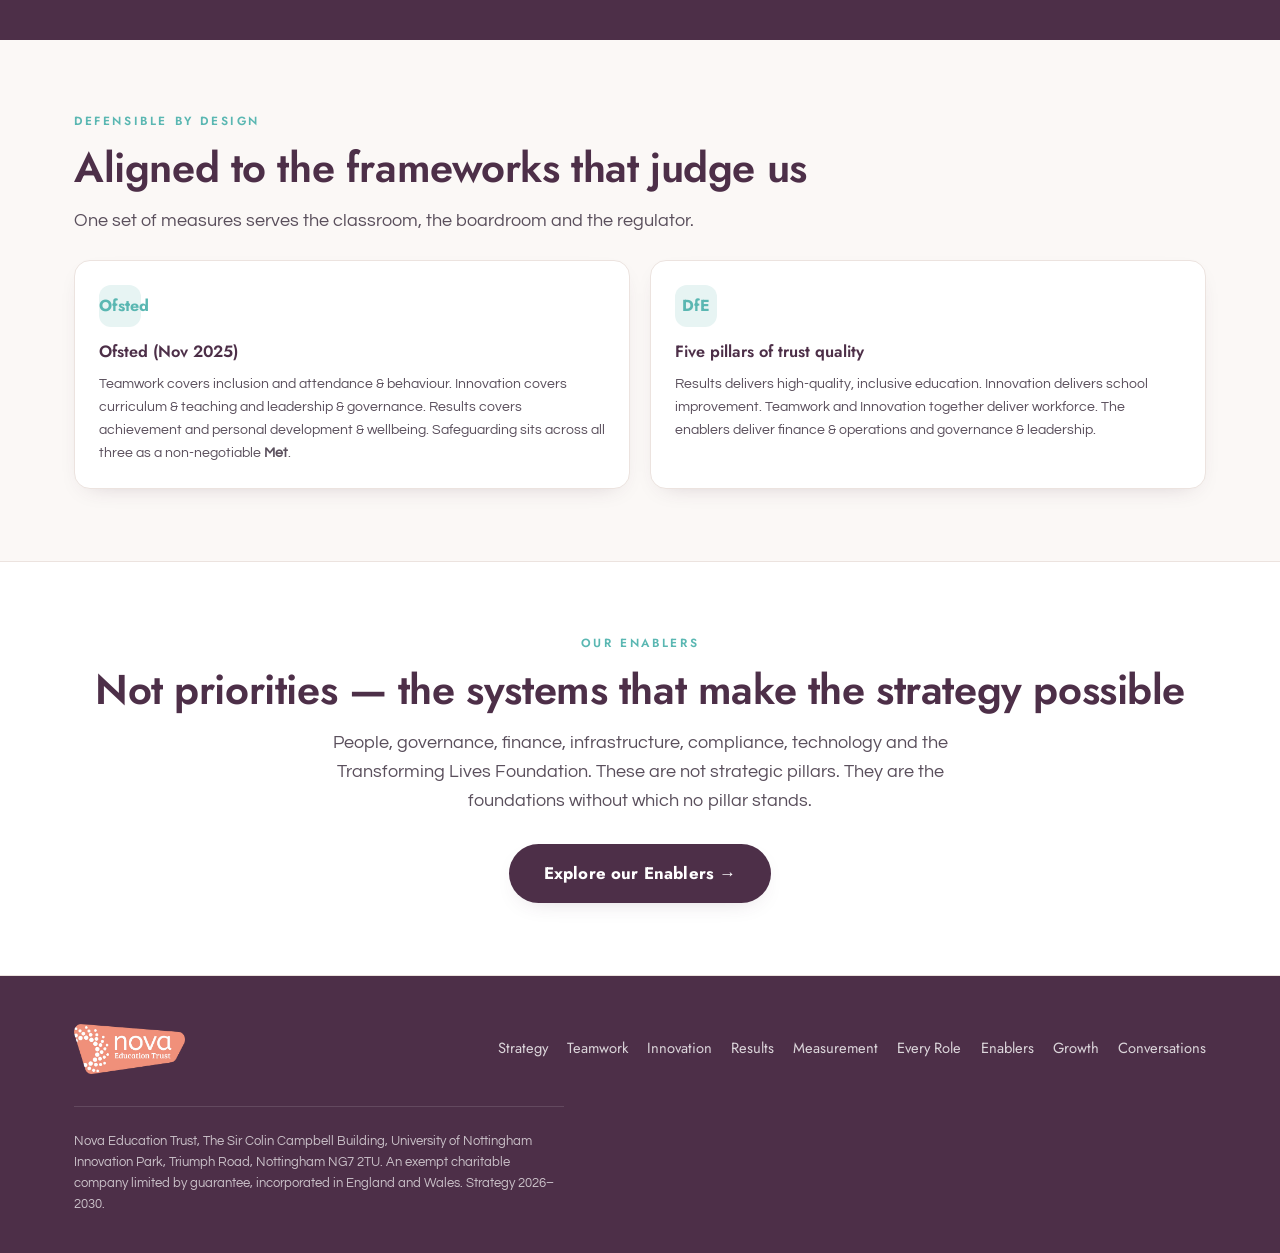
==== commit 88d4767c: "Simplify pillars to narrative, add Measurement page, update all nav - teamwork.html: replace KPIs/su" ====
--- a/index.html
+++ b/index.html
@@ -16,6 +16,7 @@
       <a href="teamwork.html">Teamwork</a>
       <a href="innovation.html">Innovation</a>
       <a href="results.html">Results</a>
+      <a href="measurement.html">Measurement</a>
       <a href="performance-framework.html">Every Role</a>
       <a href="enablers.html">Enablers</a>
       <a href="growth.html">Growth</a>
@@ -111,7 +112,7 @@
       </div>
       <div>
         <div class="callout" style="margin-top:0">
-          <p style="font-family:var(--display);font-weight:600;font-size:1.15rem">3 enduring pillars<br>→ Three achievable priorities<br>→ 3 KPIs per pillar</p>
+          <p style="font-family:var(--display);font-weight:600;font-size:1.15rem">3 enduring pillars<br>&#x2192; Three achievable priorities<br>&#x2192; Results measured in every school, informed by context</p>
           <p class="src">Onboarding a school, launching a digital programme, building leadership capacity — these are priorities, not strategy. They sit beneath the pillars and serve them. Every priority has a single named owner so accountability is never ambiguous.</p>
         </div>
         <div class="callout" style="margin-top:1.2rem;border-left-color:var(--teal)">
@@ -123,60 +124,32 @@
   </div>
 </section>
 
-<!-- SCORECARD -->
+<!-- HOW IT FITS TOGETHER -->
 <section class="band-plum">
   <div class="wrap">
     <div class="reveal">
-      <div class="eyebrow">The Nova Scorecard</div>
-      <h2 class="section-title">Every school, leader and trustee reports through the same lens</h2>
-    </div>
-    <div class="scorecard-matrix reveal">
-      <div class="sm-col sm-t">
-        <div class="sm-head">Teamwork</div>
-        <div class="sm-item">
-          <div class="sm-area">Belong</div>
-          <div class="sm-kpi">Pupil and staff belonging survey — top quartile nationally</div>
-        </div>
-        <div class="sm-item">
-          <div class="sm-area">Attend</div>
-          <div class="sm-kpi">Pupil attendance above national average — every school, every phase</div>
-        </div>
-        <div class="sm-item">
-          <div class="sm-area">Contribute</div>
-          <div class="sm-kpi">Staff recommending Nova as a place to work — above 90%</div>
-        </div>
-      </div>
-      <div class="sm-col sm-i">
-        <div class="sm-head">Innovation</div>
-        <div class="sm-item">
-          <div class="sm-area">Professional Growth</div>
-          <div class="sm-kpi">100% staff completing development pathways; 90%+ reporting CPD improves practice</div>
-        </div>
-        <div class="sm-item">
-          <div class="sm-area">School Improvement</div>
-          <div class="sm-kpi">A developing talent pipeline for senior roles, with succession plans in place where viable</div>
-        </div>
-        <div class="sm-item">
-          <div class="sm-area">Workflow Efficiencies</div>
-          <div class="sm-kpi">All schools engaged in trust-wide workflow and digital projects</div>
-        </div>
-      </div>
-      <div class="sm-col sm-r">
-        <div class="sm-head">Results</div>
-        <div class="sm-item">
-          <div class="sm-area">Achievement</div>
-          <div class="sm-kpi">Attainment and progress above national average across all phases</div>
-        </div>
-        <div class="sm-item">
-          <div class="sm-area">Personal Development</div>
-          <div class="sm-kpi">100% of pupils accessing their full USP enrichment entitlement</div>
-        </div>
-        <div class="sm-item">
-          <div class="sm-area">Future Readiness</div>
-          <div class="sm-kpi">Positive destinations above national average — all groups, all phases</div>
-        </div>
-      </div>
-    </div>
+      <div class="eyebrow">How it fits together</div>
+      <h2 class="section-title">Two drivers, one result</h2>
+      <p class="lead" style="color:rgba(255,255,255,.85);margin-top:1rem">Teamwork and Innovation are how we work. Results are what we deliver. We hold ourselves to account for results, and we grow the drivers that produce them.</p>
+    </div>
+    <div class="pillars reveal" style="margin-top:2rem">
+      <div class="pcard t" style="cursor:default">
+        <div class="num">01</div>
+        <h3>Teamwork</h3>
+        <p>The culture, relationships and systems that let people and schools thrive. A driver of results.</p>
+      </div>
+      <div class="pcard i" style="cursor:default">
+        <div class="num">02</div>
+        <h3>Innovation</h3>
+        <p>The expertise, improvement and better ways of working that sharpen practice. A driver of results.</p>
+      </div>
+      <div class="pcard r" style="cursor:default">
+        <div class="num">03</div>
+        <h3>Results</h3>
+        <p>The outcomes we commit to for every child, measured in every school and reported to trustees.</p>
+      </div>
+    </div>
+    <p class="lead reveal" style="color:rgba(255,255,255,.85);margin-top:1.8rem;text-align:center">We measure what we deliver. How we do that, fairly and by context, is set out on the <a href="measurement.html" style="color:var(--coral)">Measurement page</a>. <a href="measurement.html" style="color:var(--coral);font-weight:600">How we measure &#x2192;</a></p>
   </div>
 </section>
 
@@ -224,6 +197,7 @@
         <a href="teamwork.html">Teamwork</a>
         <a href="innovation.html">Innovation</a>
         <a href="results.html">Results</a>
+        <a href="measurement.html">Measurement</a>
         <a href="performance-framework.html">Every Role</a>
         <a href="enablers.html">Enablers</a>
         <a href="growth.html">Growth</a>
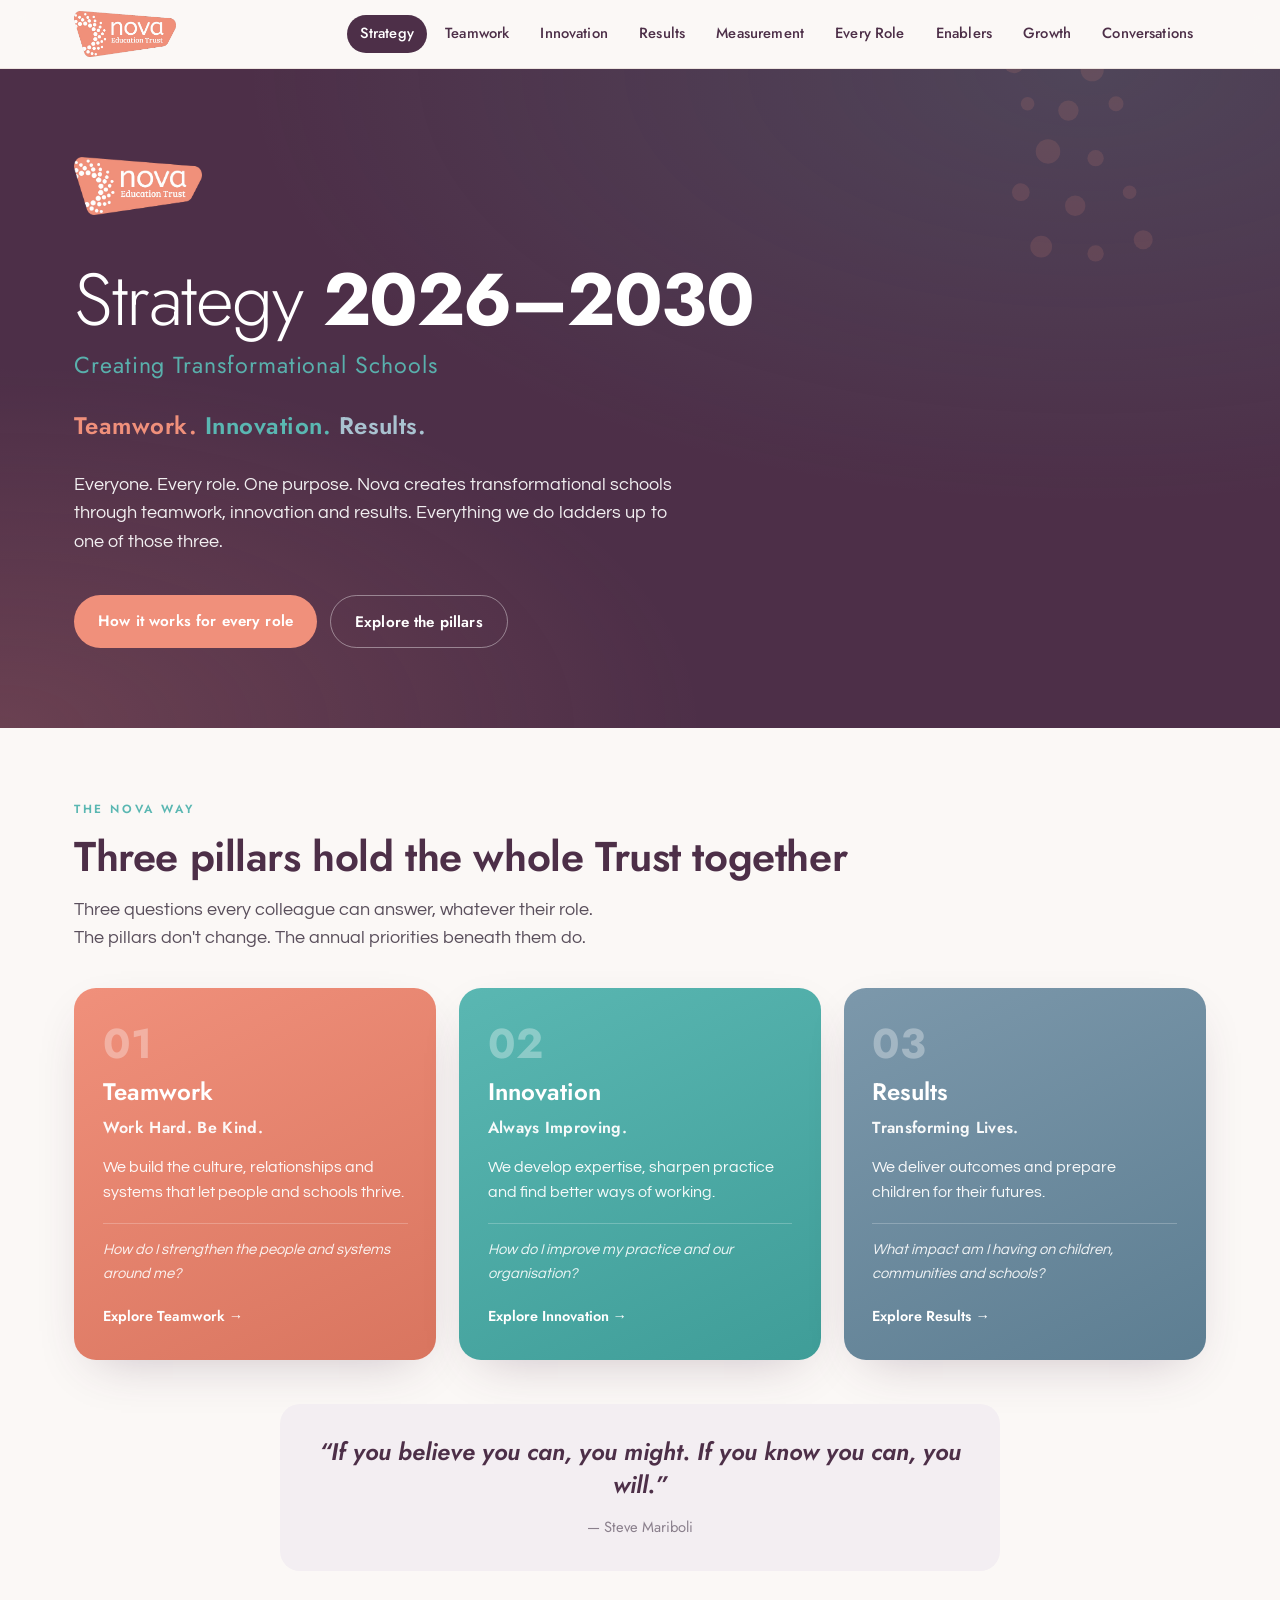
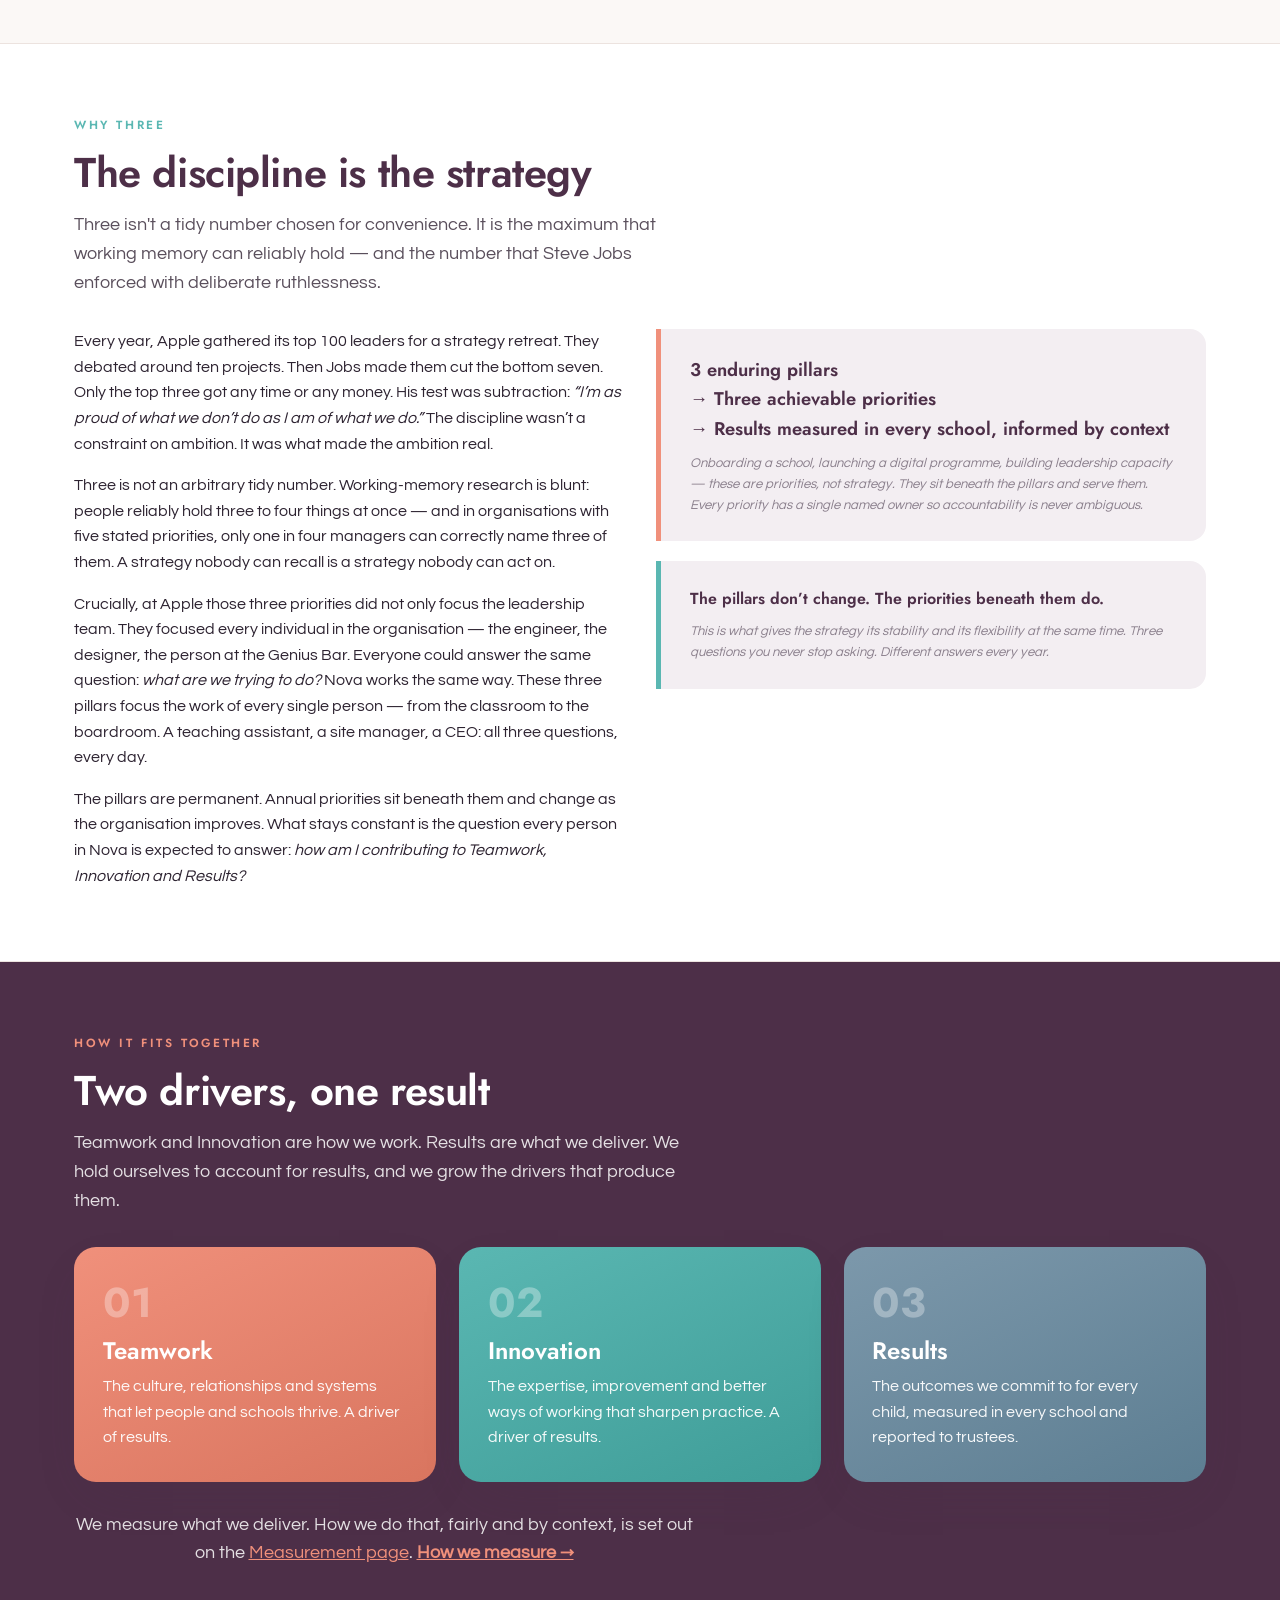
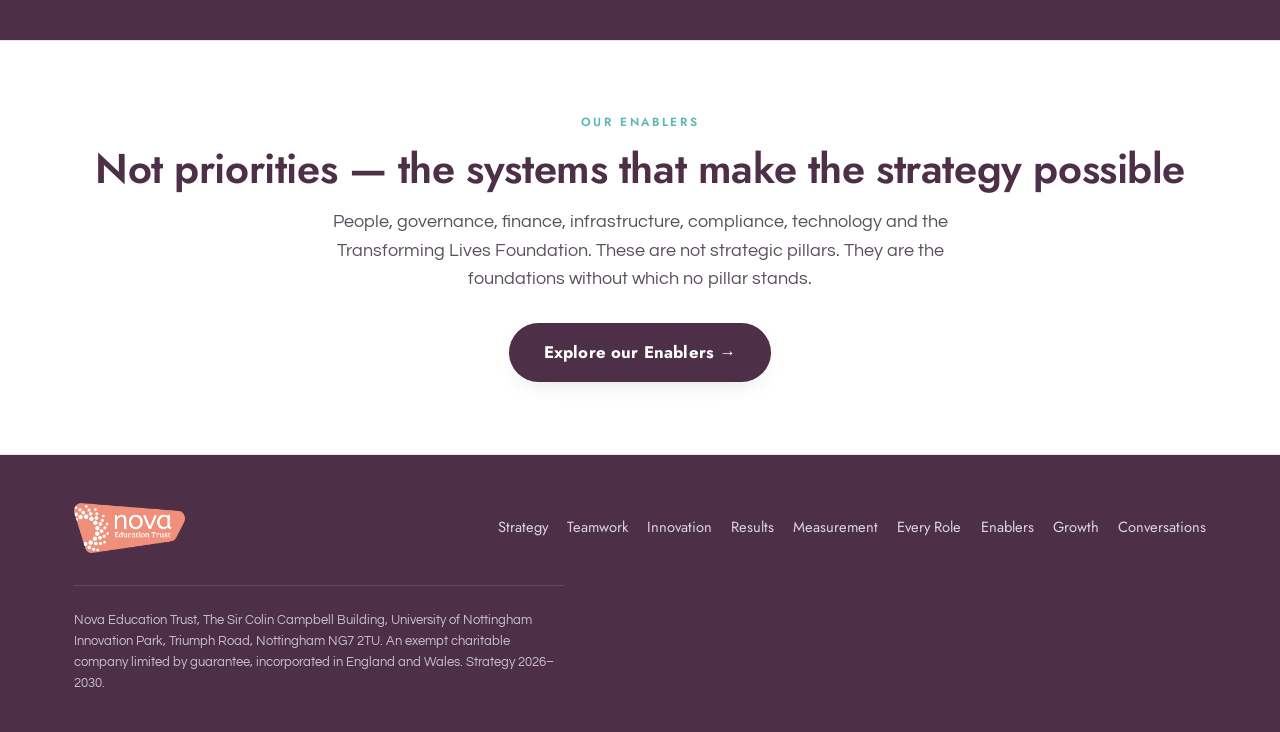
==== commit 964fbb77: "Remove Defensible by design section from landing page Co-Authored-By: Claude Sonnet 4.6 <noreply@ant" ====
--- a/index.html
+++ b/index.html
@@ -153,29 +153,6 @@
   </div>
 </section>
 
-<!-- FRAMEWORKS -->
-<section>
-  <div class="wrap">
-    <div class="reveal">
-      <div class="eyebrow">Defensible by design</div>
-      <h2 class="section-title">Aligned to the frameworks that judge us</h2>
-      <p class="lead">One set of measures serves the classroom, the boardroom and the regulator.</p>
-    </div>
-    <div class="minicards reveal" style="grid-template-columns:repeat(2,1fr)">
-      <div class="mc">
-        <div class="ic">Ofsted</div>
-        <h4>Ofsted (Nov 2025)</h4>
-        <p>Teamwork covers inclusion and attendance &amp; behaviour. Innovation covers curriculum &amp; teaching and leadership &amp; governance. Results covers achievement and personal development &amp; wellbeing. Safeguarding sits across all three as a non-negotiable <b>Met</b>.</p>
-      </div>
-      <div class="mc">
-        <div class="ic">DfE</div>
-        <h4>Five pillars of trust quality</h4>
-        <p>Results delivers high-quality, inclusive education. Innovation delivers school improvement. Teamwork and Innovation together deliver workforce. The enablers deliver finance &amp; operations and governance &amp; leadership.</p>
-      </div>
-    </div>
-  </div>
-</section>
-
 <!-- ENABLERS CTA -->
 <section class="band">
   <div class="wrap" style="text-align:center">
